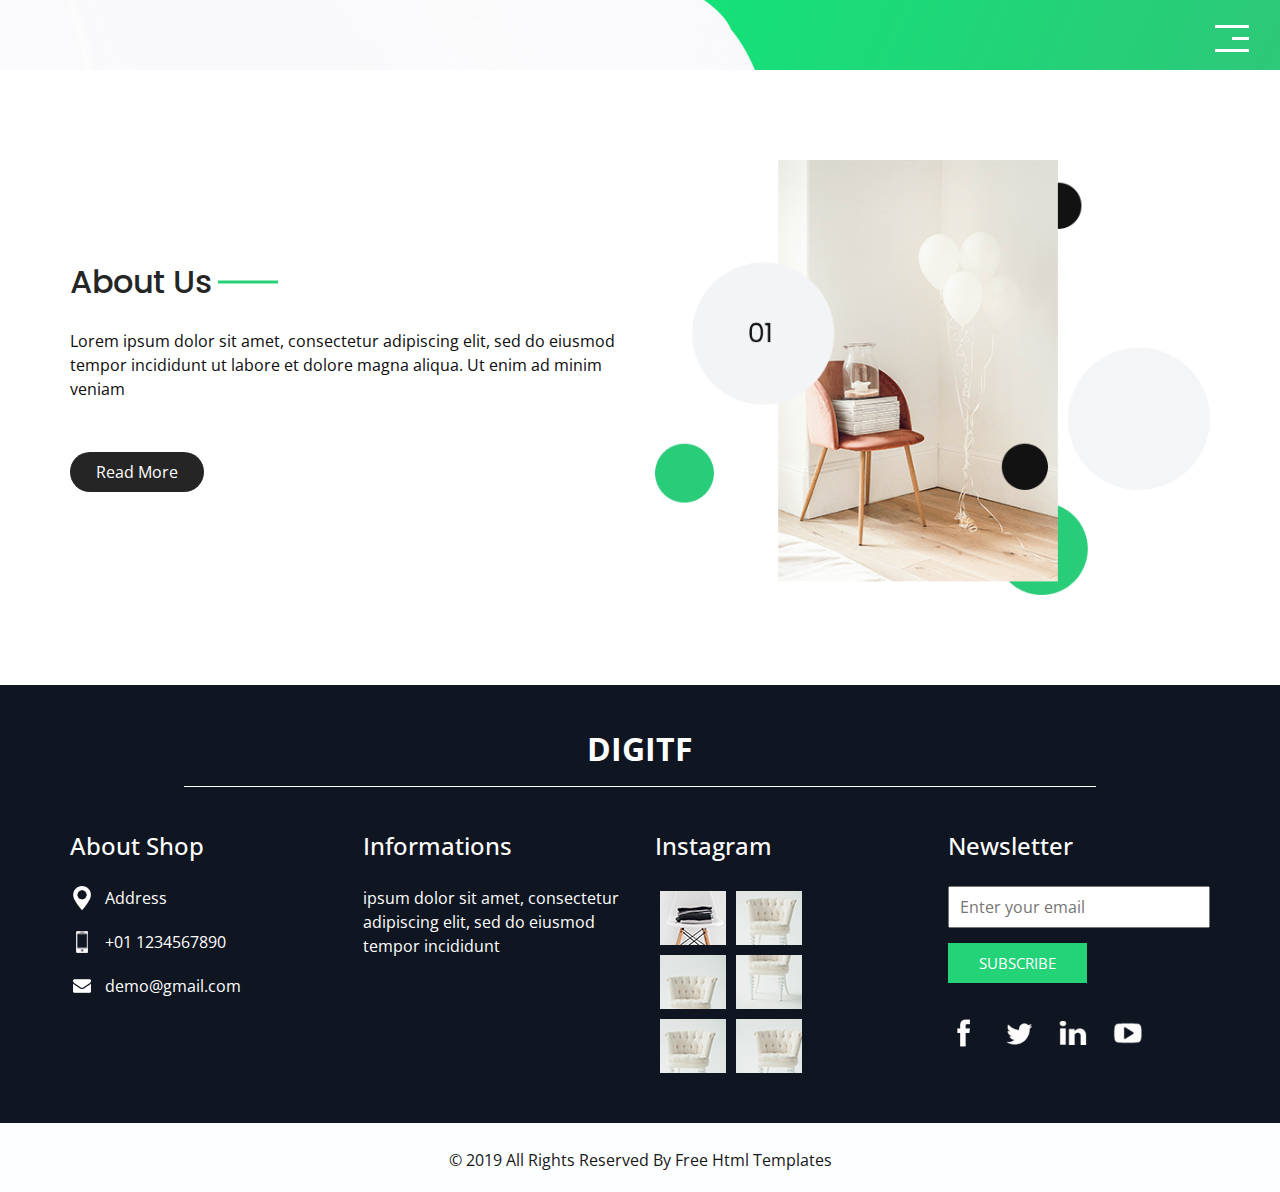
==== about.html @ fb8a5b01 "Paper Town v1" ====
<!DOCTYPE html>
<html>

<head>
  <!-- Basic -->
  <meta charset="utf-8" />
  <meta http-equiv="X-UA-Compatible" content="IE=edge" />
  <!-- Mobile Metas -->
  <meta name="viewport" content="width=device-width, initial-scale=1, shrink-to-fit=no" />
  <!-- Site Metas -->
  <meta name="keywords" content="" />
  <meta name="description" content="" />
  <meta name="author" content="" />

  <title>Digitf</title>

  <!-- slider stylesheet -->
  <link rel="stylesheet" type="text/css"
    href="https://cdnjs.cloudflare.com/ajax/libs/OwlCarousel2/2.1.3/assets/owl.carousel.min.css" />

  <!-- bootstrap core css -->
  <link rel="stylesheet" type="text/css" href="css/bootstrap.css" />

  <!-- fonts style -->
  <link href="https://fonts.googleapis.com/css?family=Open+Sans:400,700|Poppins:400,700&display=swap" rel="stylesheet">
  <!-- Custom styles for this template -->
  <link href="css/style.css" rel="stylesheet" />
  <!-- responsive style -->
  <link href="css/responsive.css" rel="stylesheet" />
</head>

<body class="sub_page">
  <div class="hero_area">
    <!-- header section strats -->
    <header class="header_section">
      <div class="container-fluid">
        <nav class="navbar navbar-expand-lg custom_nav-container">
          <a class="navbar-brand" href="index.html">
            <img src="images/logo.png" alt="" />
          </a>
          <button class="navbar-toggler" type="button" data-toggle="collapse" data-target="#navbarSupportedContent"
            aria-controls="navbarSupportedContent" aria-expanded="false" aria-label="Toggle navigation">
            <span class="navbar-toggler-icon"></span>
          </button>

          <div class="collapse navbar-collapse" id="navbarSupportedContent">
            <ul class="navbar-nav  ">
              <li class="nav-item ">
                <a class="nav-link" href="index.html">Home <span class="sr-only">(current)</span></a>
              </li>
              <li class="nav-item active">
                <a class="nav-link" href="about.html"> About</a>
              </li>
              <li class="nav-item">
                <a class="nav-link" href="shop.html">Shop </a>
              </li>
              <li class="nav-item">
                <a class="nav-link" href="furniture.html"> Furniture </a>
              </li>
              <li class="nav-item">
                <a class="nav-link" href="contact.html">Contact us</a>
              </li>
            </ul>
            <div class="user_option">
              <a href="">
                <img src="images/user.png" alt="">
                <span>
                  Login
                </span>
              </a>
              <form class="form-inline my-2 my-lg-0 ml-0 ml-lg-4 mb-3 mb-lg-0">
                <button class="btn  my-2 my-sm-0 nav_search-btn" type="submit"></button>
              </form>
            </div>
          </div>
          <div>
            <div class="custom_menu-btn ">
              <button>
                <span class=" s-1">

                </span>
                <span class="s-2">

                </span>
                <span class="s-3">

                </span>
              </button>
            </div>
          </div>

        </nav>
      </div>
    </header>
    <!-- end header section -->
  </div>


  <!-- about section -->

  <section class="about_section layout_padding">
    <div class="container">
      <div class="row">
        <div class="col-md-6">
          <div class="detail-box">
            <div class="heading_container">
              <h2>
                About Us
              </h2>

            </div>
            <p>
              Lorem ipsum dolor sit amet, consectetur adipiscing elit, sed do eiusmod tempor incididunt ut labore et
              dolore magna aliqua. Ut enim ad minim veniam
            </p>
            <a href="">
              Read More
            </a>
          </div>
        </div>
        <div class="col-md-6">
          <div class="img-box">
            <img src="images/about-img.png" alt="">
          </div>
        </div>
      </div>
    </div>
  </section>

  <!-- end about section -->


  <!-- info section -->
  <section class="info_section layout_padding2">
    <div class="container">
      <div class="info_logo">
        <h2>
          Digitf
        </h2>
      </div>
      <div class="row">

        <div class="col-md-3">
          <div class="info_contact">
            <h5>
              About Shop
            </h5>
            <div>
              <div class="img-box">
                <img src="images/location-white.png" width="18px" alt="">
              </div>
              <p>
                Address
              </p>
            </div>
            <div>
              <div class="img-box">
                <img src="images/telephone-white.png" width="12px" alt="">
              </div>
              <p>
                +01 1234567890
              </p>
            </div>
            <div>
              <div class="img-box">
                <img src="images/envelope-white.png" width="18px" alt="">
              </div>
              <p>
                demo@gmail.com
              </p>
            </div>
          </div>
        </div>
        <div class="col-md-3">
          <div class="info_info">
            <h5>
              Informations
            </h5>
            <p>
              ipsum dolor sit amet, consectetur adipiscing elit, sed do eiusmod tempor incididunt
            </p>
          </div>
        </div>

        <div class="col-md-3">
          <div class="info_insta">
            <h5>
              Instagram
            </h5>
            <div class="insta_container">
              <div>
                <a href="">
                  <div class="insta-box b-1">
                    <img src="images/i-1.jpg" alt="">
                  </div>
                </a>
                <a href="">
                  <div class="insta-box b-2">
                    <img src="images/i-2.jpg" alt="">
                  </div>
                </a>
              </div>

              <div>
                <a href="">
                  <div class="insta-box b-3">
                    <img src="images/i-3.jpg" alt="">
                  </div>
                </a>
                <a href="">
                  <div class="insta-box b-4">
                    <img src="images/i-4.jpg" alt="">
                  </div>
                </a>
              </div>
              <div>
                <a href="">
                  <div class="insta-box b-3">
                    <img src="images/i-5.jpg" alt="">
                  </div>
                </a>
                <a href="">
                  <div class="insta-box b-4">
                    <img src="images/i-6.jpg" alt="">
                  </div>
                </a>
              </div>
            </div>
          </div>
        </div>
        <div class="col-md-3">
          <div class="info_form ">
            <h5>
              Newsletter
            </h5>
            <form action="">
              <input type="email" placeholder="Enter your email">
              <button>
                Subscribe
              </button>
            </form>
            <div class="social_box">
              <a href="">
                <img src="images/fb.png" alt="">
              </a>
              <a href="">
                <img src="images/twitter.png" alt="">
              </a>
              <a href="">
                <img src="images/linkedin.png" alt="">
              </a>
              <a href="">
                <img src="images/youtube.png" alt="">
              </a>
            </div>
          </div>
        </div>
      </div>
    </div>
  </section>

  <!-- end info_section -->


  <!-- footer section -->
  <section class="container-fluid footer_section ">
    <div class="container">
      <p>
        &copy; 2019 All Rights Reserved By
        <a href="https://html.design/">Free Html Templates</a>
      </p>
    </div>
  </section>
  <!-- end  footer section -->


  <script type="text/javascript" src="js/jquery-3.4.1.min.js"></script>
  <script type="text/javascript" src="js/bootstrap.js"></script>
  <script type="text/javascript" src="https://cdnjs.cloudflare.com/ajax/libs/OwlCarousel2/2.2.1/owl.carousel.min.js">
  </script>
  <script type="text/javascript">
    $(".owl-carousel").owlCarousel({
      loop: true,
      margin: 10,
      nav: true,
      navText: [],
      autoplay: true,
      autoplayHoverPause: true,
      responsive: {
        0: {
          items: 1
        },
        420: {
          items: 2
        },
        1000: {
          items: 5
        }
      }

    });
  </script>
  <script>
    var nav = $("#navbarSupportedContent");
    var btn = $(".custom_menu-btn");
    btn.click
    btn.click(function (e) {

      e.preventDefault();
      nav.toggleClass("lg_nav-toggle");
      document.querySelector(".custom_menu-btn").classList.toggle("menu_btn-style")
    });
  </script>
  <script>
    $('.carousel').on('slid.bs.carousel', function () {
      $(".indicator-2 li").removeClass("active");
      indicators = $(".carousel-indicators li.active").data("slide-to");
      a = $(".indicator-2").find("[data-slide-to='" + indicators + "']").addClass("active");
      console.log(indicators);

    })
  </script>

</body>
</body>

</html>
---- css/style.css ----
body {
  font-family: 'Open Sans', sans-serif;
  color: #0c0c0c;
  background-color: #ffffff;
}

.layout_padding {
  padding-top: 90px;
  padding-bottom: 90px;
}

.layout_padding2 {
  padding: 45px 0;
}

.layout_padding2-top {
  padding-top: 45px;
  padding-bottom: 45px;
}

.layout_padding2-bottom {
  padding-bottom: 45px;
}

.layout_padding-top {
  padding-top: 90px;
}

.layout_padding-bottom {
  padding-bottom: 90px;
}

.heading_container {
  display: -webkit-box;
  display: -ms-flexbox;
  display: flex;
}

.heading_container h2 {
  color: #252525;
  position: relative;
  font-family: 'Poppins', sans-serif;
}

.heading_container h2::before {
  content: "";
  width: 60px;
  height: 3px;
  position: absolute;
  top: 50%;
  right: -5px;
  background-color: #24d278;
  -webkit-transform: translate(100%, -50%);
          transform: translate(100%, -50%);
}

/*header section*/
.hero_area {
  height: 100vh;
  background-image: url(../images/hero-bg.jpg);
  background-size: cover;
  position: relative;
  background-repeat: no-repeat;
  overflow: hidden;
}

.hero_area::after {
  content: "";
  position: absolute;
  bottom: 0;
  right: 0;
  width: 45%;
  height: 100%;
  background-image: url(../images/hero-side-bg.png);
  background-size: cover;
}

.sub_page .hero_area {
  height: auto;
  background-size: auto;
}

.hero_area.sub_pages {
  height: auto;
}

.header_section {
  overflow-x: hidden;
}

.header_section .container-fluid {
  padding-right: 25px;
  padding-left: 25px;
}

.header_section .nav_container {
  margin: 0 auto;
}

.header_section .user_option {
  display: -webkit-box;
  display: -ms-flexbox;
  display: flex;
  -webkit-box-align: center;
      -ms-flex-align: center;
          align-items: center;
}

.header_section .user_option a {
  display: -webkit-box;
  display: -ms-flexbox;
  display: flex;
  color: #ffffff;
  -webkit-box-align: center;
      -ms-flex-align: center;
          align-items: center;
}

.header_section .user_option a img {
  min-width: 20px;
  height: 20px;
  margin-right: 5px;
}

.custom_nav-container.navbar-expand-lg .navbar-nav .nav-item .nav-link {
  padding: 10px 15px;
  color: #060606;
  text-align: center;
  text-transform: uppercase;
}

.custom_nav-container.navbar-expand-lg .navbar-nav .nav-item.active .nav-link, .custom_nav-container.navbar-expand-lg .navbar-nav .nav-item:hover .nav-link {
  color: #24d278;
}

a,
a:hover,
a:focus {
  text-decoration: none;
}

a:hover,
a:focus {
  color: initial;
}

.btn,
.btn:focus {
  outline: none !important;
  -webkit-box-shadow: none;
          box-shadow: none;
}

.custom_nav-container .nav_search-btn {
  background-image: url(../images/search-icon.png);
  background-size: 17px;
  background-repeat: no-repeat;
  background-position-y: 7px;
  width: 35px;
  height: 35px;
  padding: 0;
  border: none;
}

.custom_nav-container form {
  padding-top: 7px;
}

.navbar-brand {
  margin-right: 5%;
  display: -webkit-box;
  display: -ms-flexbox;
  display: flex;
  -webkit-box-align: center;
      -ms-flex-align: center;
          align-items: center;
}

.navbar-brand img {
  width: 70px;
}

.custom_nav-container {
  z-index: 99999;
  padding: 0;
  height: 70px;
}

.custom_nav-container .navbar-toggler {
  outline: none;
}

.custom_nav-container .navbar-toggler .navbar-toggler-icon {
  background-image: url(../images/menu.png);
  background-size: 50px;
  width: 30px;
  height: 30px;
}

.lg_toggl-btn {
  background-color: transparent;
  border: none;
  outline: none;
  width: 56px;
  height: 40px;
  cursor: pointer;
}

.lg_toggl-btn:focus {
  outline: none;
}

.login_btn-container {
  padding-top: 30px;
}

.login_btn-container a {
  color: #24d278;
  text-transform: uppercase;
}

/*end header section*/
/* slider section */
.slider_section {
  height: calc(90% - 70px);
  display: -webkit-box;
  display: -ms-flexbox;
  display: flex;
  -webkit-box-align: center;
      -ms-flex-align: center;
          align-items: center;
}

.slider_section .container {
  position: relative;
  z-index: 2;
}

.slider_section .number_box {
  width: 50px;
  position: absolute;
  right: 25px;
  top: 46%;
  display: -webkit-box;
  display: -ms-flexbox;
  display: flex;
  -webkit-box-orient: vertical;
  -webkit-box-direction: normal;
      -ms-flex-direction: column;
          flex-direction: column;
  -webkit-box-align: center;
      -ms-flex-align: center;
          align-items: center;
  color: #ffffff;
  -webkit-transform: translateY(-50%);
          transform: translateY(-50%);
  z-index: 2;
  font-size: 22px;
}

.slider_section .number_box::before {
  content: "";
  width: 50px;
  height: 1px;
  background-color: #ffffff;
  position: absolute;
  top: 50%;
  left: 50%;
  -webkit-transform: translate(-50%, -50%);
          transform: translate(-50%, -50%);
}

.slider_section .row {
  -webkit-box-align: center;
      -ms-flex-align: center;
          align-items: center;
}

.slider_section .detail-box h1 {
  color: #24d278;
  text-transform: uppercase;
}

.slider_section .detail-box h1 span {
  font-size: 5rem;
  color: #252525;
}

.slider_section .detail-box p {
  margin-top: 15px;
}

.slider_section .detail-box .btn-box {
  margin-top: 45px;
}

.slider_section .detail-box .btn-box a {
  text-transform: uppercase;
  text-align: center;
  width: 135px;
  font-size: 15px;
}

.slider_section .detail-box .btn-box .btn-1 {
  display: inline-block;
  padding: 6px 0;
  background-color: #24d278;
  color: #ffffff;
  -webkit-transition: all 0.3s;
  transition: all 0.3s;
  border: 1px solid transparent;
  border-radius: 20px;
  margin-right: 5px;
}

.slider_section .detail-box .btn-box .btn-1:hover {
  background-color: transparent;
  border-color: #24d278;
  color: #24d278;
}

.slider_section .detail-box .btn-box .btn-2 {
  display: inline-block;
  padding: 6px 0;
  background-color: #252525;
  color: #ffffff;
  -webkit-transition: all 0.3s;
  transition: all 0.3s;
  border: 1px solid transparent;
  border-radius: 20px;
}

.slider_section .detail-box .btn-box .btn-2:hover {
  background-color: transparent;
  border-color: #252525;
  color: #252525;
}

.slider_section .img-container {
  position: relative;
  display: -webkit-box;
  display: -ms-flexbox;
  display: flex;
  -webkit-box-pack: end;
      -ms-flex-pack: end;
          justify-content: flex-end;
}

.slider_section .img-container .img-box {
  width: 250px;
}

.slider_section .img-container .img-box img {
  width: 100%;
}

.slider_section .play_btn {
  background-color: #24d278;
  display: -webkit-box;
  display: -ms-flexbox;
  display: flex;
  -webkit-box-align: center;
      -ms-flex-align: center;
          align-items: center;
  -webkit-box-pack: center;
      -ms-flex-pack: center;
          justify-content: center;
  border-radius: 100%;
  width: 75px;
  height: 75px;
  position: absolute;
  z-index: 3;
  top: 56%;
  right: 32%;
}

.slider_section .play_btn a {
  background-color: #ffffff;
  display: -webkit-box;
  display: -ms-flexbox;
  display: flex;
  -webkit-box-align: center;
      -ms-flex-align: center;
          align-items: center;
  -webkit-box-pack: center;
      -ms-flex-pack: center;
          justify-content: center;
  border-radius: 100%;
  width: 75px;
  height: 75px;
  position: relative;
  z-index: 5;
}

.slider_section .play_btn img {
  width: 20px;
  margin-left: 3px;
}

.slider_section .play_btn::before {
  content: "";
  width: 100%;
  height: 100%;
  position: absolute;
  top: 50%;
  left: 50%;
  background-color: #24d278;
  opacity: 1;
  border-radius: 100%;
  -webkit-transform: translate(-50%, -50%);
          transform: translate(-50%, -50%);
}

.slider_section .play_btn::before {
  z-index: 2;
  -webkit-animation: before-animation 1500ms infinite;
          animation: before-animation 1500ms infinite;
}

@-webkit-keyframes before-animation {
  0% {
    -webkit-transform: translateX(-50%) translateY(-50%) translateZ(0) scale(1);
            transform: translateX(-50%) translateY(-50%) translateZ(0) scale(1);
    opacity: 1;
  }
  100% {
    -webkit-transform: translateX(-50%) translateY(-50%) translateZ(0) scale(1.5);
            transform: translateX(-50%) translateY(-50%) translateZ(0) scale(1.5);
    opacity: 1;
  }
}

@keyframes before-animation {
  0% {
    -webkit-transform: translateX(-50%) translateY(-50%) translateZ(0) scale(1);
            transform: translateX(-50%) translateY(-50%) translateZ(0) scale(1);
    opacity: 1;
  }
  100% {
    -webkit-transform: translateX(-50%) translateY(-50%) translateZ(0) scale(1.5);
            transform: translateX(-50%) translateY(-50%) translateZ(0) scale(1.5);
    opacity: 1;
  }
}

.slider_section .carousel-indicators {
  margin: 0;
  -webkit-box-align: center;
      -ms-flex-align: center;
          align-items: center;
  -webkit-box-pack: center;
      -ms-flex-pack: center;
          justify-content: center;
  bottom: -150px;
}

.slider_section .carousel-indicators li {
  width: 15px;
  height: 15px;
  border-radius: 100%;
  background-color: #24d278;
  opacity: 1;
  border: none;
  background-clip: unset;
}

.slider_section .carousel-indicators li.active {
  background-color: #252525;
}

.slider_section ol.carousel-indicators.indicator-2 {
  position: unset;
}

.slider_section ol.carousel-indicators.indicator-2 li {
  width: 25px;
  height: 25px;
  text-indent: 0px;
  text-align: center;
  line-height: 25px;
  color: #ffffff;
  margin: 0;
  background-color: transparent;
  opacity: 1;
  border: none;
  display: none;
}

.slider_section ol.carousel-indicators.indicator-2 li.active {
  display: block;
}

.about_section .row {
  -webkit-box-align: center;
      -ms-flex-align: center;
          align-items: center;
}

.about_section .detail-box p {
  margin-top: 20px;
}

.about_section .detail-box a {
  display: inline-block;
  padding: 7px 25px;
  background-color: #252525;
  color: #ffffff;
  -webkit-transition: all 0.3s;
  transition: all 0.3s;
  border: 1px solid transparent;
  border-radius: 20px;
  margin-top: 35px;
}

.about_section .detail-box a:hover {
  background-color: transparent;
  border-color: #252525;
  color: #252525;
}

.about_section .img-box img {
  width: 100%;
}

.trending_section {
  background-color: #f4f5f7;
}

.trending_section .tab_container .t-link-box {
  margin: 65px 0;
  color: #24d278;
  display: -webkit-box;
  display: -ms-flexbox;
  display: flex;
  -webkit-box-align: center;
      -ms-flex-align: center;
          align-items: center;
  -webkit-box-pack: start;
      -ms-flex-pack: start;
          justify-content: flex-start;
}

.trending_section .tab_container .t-link-box h5 {
  margin: 0;
}

.trending_section .tab_container .t-link-box hr {
  background-color: #24d278;
  width: 60px;
  height: 1.5px;
  border: none;
  margin: 0 65px 0 5px;
}

.trending_section .tab_container .t-link-box .t-name {
  color: #252525;
}

.trending_section .tab_container .t-link-box:hover {
  cursor: pointer;
}

.trending_section .tab_container .t-link-box[aria-expanded="true"] .t-name {
  color: #24d278;
}

.trending_section .img_container {
  display: -webkit-box;
  display: -ms-flexbox;
  display: flex;
}

.trending_section .img_container .box {
  display: -webkit-box;
  display: -ms-flexbox;
  display: flex;
  -webkit-box-orient: vertical;
  -webkit-box-direction: normal;
      -ms-flex-direction: column;
          flex-direction: column;
}

.trending_section .img_container .box .img-box {
  margin: 15px;
}

.trending_section .img_container .box .img-box img {
  width: 100%;
}

.trending_section .img_container .box.b-1 {
  padding-top: 35px;
}

.discount_section .row {
  -webkit-box-align: center;
      -ms-flex-align: center;
          align-items: center;
}

.discount_section .detail-box {
  display: -webkit-box;
  display: -ms-flexbox;
  display: flex;
  -webkit-box-orient: vertical;
  -webkit-box-direction: normal;
      -ms-flex-direction: column;
          flex-direction: column;
  -webkit-box-align: center;
      -ms-flex-align: center;
          align-items: center;
}

.discount_section .detail-box h2 {
  padding-left: 45px;
}

.discount_section .detail-box h2.main_heading {
  font-size: 3rem;
  padding: 0;
  color: #24d278;
  text-transform: uppercase;
}

.discount_section .detail-box a {
  display: inline-block;
  padding: 6px 30px;
  background-color: #252525;
  color: #ffffff;
  -webkit-transition: all 0.3s;
  transition: all 0.3s;
  border: 1px solid transparent;
  border-radius: 20px;
  margin-top: 25px;
}

.discount_section .detail-box a:hover {
  background-color: transparent;
  border-color: #252525;
  color: #252525;
}

.discount_section .img-box img {
  width: 100%;
}

.brand_section .brand_container {
  display: -webkit-box;
  display: -ms-flexbox;
  display: flex;
  -webkit-box-pack: center;
      -ms-flex-pack: center;
          justify-content: center;
  -ms-flex-wrap: wrap;
      flex-wrap: wrap;
  margin: 0 -10px;
}

.brand_section .brand_container .box {
  position: relative;
  text-align: center;
  background-color: #e4e5e9;
  padding: 75px 35px 10px 35px;
  margin: 30px 10px 0 10px;
  min-width: 225px;
  -webkit-box-flex: 0;
      -ms-flex: 0 0 23.24670%;
          flex: 0 0 23.24670%;
}

.brand_section .brand_container .box h6 {
  color: #252525;
}

.brand_section .brand_container .box h6.price {
  color: #24d278;
}

.brand_section .brand_container .box .new {
  position: absolute;
  top: 0;
  left: 0;
  padding: 5px 35px;
  background-color: #252525;
  color: #ffffff;
}

.brand_section .brand_container .box .new h6 {
  margin: 0;
}

.brand_section .brand_container .box .img-box img {
  width: 100%;
}

.brand_section .brand_container .box:hover {
  background-color: #24d278;
}

.brand_section .brand_container .box:hover h6.price {
  color: #252525;
}

.brand_section .brand-btn {
  display: inline-block;
  padding: 6px 30px;
  background-color: #252525;
  color: #ffffff;
  -webkit-transition: all 0.3s;
  transition: all 0.3s;
  border: 1px solid transparent;
  border-radius: 20px;
  margin-top: 15px;
}

.brand_section .brand-btn:hover {
  background-color: transparent;
  border-color: #252525;
  color: #252525;
}

.contact_section {
  position: relative;
}

.contact_section .design-box {
  position: absolute;
  bottom: 50%;
  -webkit-transform: translateY(50%);
          transform: translateY(50%);
  right: 0;
  width: 75px;
}

.contact_section .design-box img {
  width: 100%;
}

.contact_section h2 {
  margin-bottom: 65px;
}

.contact_section form {
  padding-right: 35px;
}

.contact_section input {
  width: 100%;
  border: none;
  height: 50px;
  margin-bottom: 25px;
  padding-left: 25px;
  background-color: transparent;
  outline: none;
  color: #101010;
  -webkit-box-shadow: 0px 2px 5px 0px rgba(0, 0, 0, 0.16);
  box-shadow: 0px 2px 5px 0px rgba(0, 0, 0, 0.16);
}

.contact_section input::-webkit-input-placeholder {
  color: #131313;
}

.contact_section input:-ms-input-placeholder {
  color: #131313;
}

.contact_section input::-ms-input-placeholder {
  color: #131313;
}

.contact_section input::placeholder {
  color: #131313;
}

.contact_section input.message-box {
  height: 120px;
}

.contact_section button {
  display: inline-block;
  padding: 12px 45px;
  background-color: #24d278;
  color: #ffffff;
  -webkit-transition: all 0.3s;
  transition: all 0.3s;
  border: 1px solid transparent;
  border-radius: 30px;
  border-radius: 30px;
  color: #fff;
  margin-top: 35px;
}

.contact_section button:hover {
  background-color: transparent;
  border-color: #24d278;
  color: #24d278;
}

.contact_section .map_container {
  height: 100%;
  padding-bottom: 110px;
}

.contact_section .map_container .map-responsive {
  height: 100%;
}

.client_section .custom_heading-container {
  -webkit-box-pack: center;
      -ms-flex-pack: center;
          justify-content: center;
}

.client_section .client_container {
  display: -webkit-box;
  display: -ms-flexbox;
  display: flex;
  -webkit-box-align: start;
      -ms-flex-align: start;
          align-items: flex-start;
}

.client_section .client_box {
  margin-left: 25px;
  margin-right: 25px;
  padding: 25px;
  -webkit-box-shadow: 0px 0px 20px 0 rgba(0, 0, 0, 0.1);
          box-shadow: 0px 0px 20px 0 rgba(0, 0, 0, 0.1);
}

.client_section .client_box .client-id {
  display: -webkit-box;
  display: -ms-flexbox;
  display: flex;
  -webkit-box-align: center;
      -ms-flex-align: center;
          align-items: center;
}

.client_section .client_box .client-id .img-box img {
  width: 100%;
}

.client_section .client_box .client-id .name {
  margin-left: 15px;
}

.client_section .client_box .client-id .name h5 {
  font-weight: bold;
}

.client_section .client_box .client-id .name p {
  color: #24d278;
  margin: 0;
}

.client_section .client_box .detail {
  margin-top: 25px;
}

.client_section .client_box:hover {
  background-color: #f3f3f3;
  -webkit-box-shadow: none;
          box-shadow: none;
}

.client_section .client_box:hover .arrow_img {
  background-image: url(../images/arrow-green.png);
}

.client_section .client_box .arrow_img {
  width: 50px;
  height: 30px;
  background-image: url(../images/arrow.png);
  background-size: 25px;
  background-repeat: no-repeat;
}

.info_section {
  background-color: #0f1521;
  color: #ffffff;
}

.info_section .info_logo {
  width: 80%;
  margin: 0 auto 45px auto;
  padding-bottom: 10px;
  text-align: center;
  border-bottom: 1px solid #ffffff;
}

.info_section .info_logo h2 {
  text-transform: uppercase;
  font-weight: bold;
}

.info_section h5 {
  margin-bottom: 25px;
  font-size: 24px;
}

.info_section .info_insta .insta_container > div {
  display: -webkit-box;
  display: -ms-flexbox;
  display: flex;
}

.info_section .info_insta .insta_container img {
  width: 100%;
}

.info_section .info_insta .insta_container .insta-box {
  margin: 5px;
  display: -webkit-box;
  display: -ms-flexbox;
  display: flex;
  -webkit-box-align: stretch;
      -ms-flex-align: stretch;
          align-items: stretch;
}

.info_section .info_contact .img-box {
  width: 35px;
  display: -webkit-box;
  display: -ms-flexbox;
  display: flex;
  -webkit-box-pack: center;
      -ms-flex-pack: center;
          justify-content: center;
}

.info_section .info_contact p {
  margin: 0;
}

.info_section .info_contact > div {
  display: -webkit-box;
  display: -ms-flexbox;
  display: flex;
  -webkit-box-align: center;
      -ms-flex-align: center;
          align-items: center;
  margin: 20px 0;
}

.info_section .info_contact > div img {
  height: auto;
  margin-right: 12px;
}

.info_section .info_form form input {
  outline: none;
  width: 100%;
  padding: 7px 10px;
}

.info_section .info_form form button {
  display: inline-block;
  padding: 8px 30px;
  background-color: #24d278;
  color: #ffffff;
  -webkit-transition: all 0.3s;
  transition: all 0.3s;
  border: 1px solid transparent;
  border-radius: 0;
  margin-top: 15px;
  text-transform: uppercase;
  font-size: 15px;
}

.info_section .info_form form button:hover {
  background-color: transparent;
  border-color: #24d278;
  color: #24d278;
}

.info_section .info_form .social_box {
  margin-top: 35px;
  width: 100%;
  display: -webkit-box;
  display: -ms-flexbox;
  display: flex;
}

.info_section .info_form .social_box a {
  margin-right: 25px;
}

/* footer section*/
.footer_section {
  display: -webkit-box;
  display: -ms-flexbox;
  display: flex;
  -webkit-box-orient: vertical;
  -webkit-box-direction: normal;
      -ms-flex-direction: column;
          flex-direction: column;
  -webkit-box-pack: center;
      -ms-flex-pack: center;
          justify-content: center;
  background-color: #fdfeff;
}

.footer_section p {
  color: #171717;
  margin: 0;
  padding: 25px 0 20px 0;
  margin: 0 auto;
  text-align: center;
}

.footer_section a {
  color: #171717;
}

/* end footer section*/
#navbarSupportedContent {
  -webkit-transform: translateX(100vw);
          transform: translateX(100vw);
  opacity: 0;
  -webkit-transition: all 0.3s ease-in;
  transition: all 0.3s ease-in;
  -webkit-box-pack: justify;
      -ms-flex-pack: justify;
          justify-content: space-between;
  -webkit-box-align: center;
      -ms-flex-align: center;
          align-items: center;
}

#navbarSupportedContent.lg_nav-toggle {
  -webkit-transform: translateX(0);
          transform: translateX(0);
  opacity: 1;
}

.custom_menu-btn button {
  margin-top: 12px;
  outline: none;
  border: none;
  background-color: transparent;
}

.custom_menu-btn button span {
  display: block;
  width: 34px;
  height: 3.5px;
  background-color: #fff;
  margin: 8.5px 0;
  -webkit-transition: all 0.3s;
  transition: all 0.3s;
}

.custom_menu-btn .s-2 {
  -webkit-transition: all 0.1s;
  transition: all 0.1s;
  width: 17px;
  margin-left: auto;
}

.menu_btn-style button .s-1 {
  -webkit-transform: rotate(45deg) translate(7px, 10px);
          transform: rotate(45deg) translate(7px, 10px);
}

.menu_btn-style button .s-2 {
  -webkit-transform: translateX(100px);
          transform: translateX(100px);
}

.menu_btn-style button .s-3 {
  -webkit-transform: rotate(-45deg) translate(7px, -10px);
          transform: rotate(-45deg) translate(7px, -10px);
}
/*# sourceMappingURL=style.css.map */
---- css/responsive.css ----
@media (max-width: 1120px) {
  .slider_section .detail-box .btn-box a {
    margin-bottom: 10px;
  }

  .slider_section .play_btn {
    right: 25%;
  }
}

@media (max-width: 992px) {
  #navbarSupportedContent {
    opacity: 1;
    transform: none;
  }

  .sub_page .hero_area::after {
    display: none;
  }

  .navbar-toggler {
    padding: 0.25rem 0;
  }

  .slider_section .play_btn {
    top: 20%;
    right: 30%;
  }

  .header_section .user_option {
    display: none;
  }

  .custom_menu-btn {
    display: none;
  }

  .navbar-nav {
    align-items: center;
  }

  .custom_nav-container .navbar-toggler {
    margin-left: auto;
  }

  .custom_nav-container {
    padding: 15px 0;
    height: auto;
  }

  .brand_section {
    text-align: center;
  }
}

@media (max-width: 768px) {
  .hero_area {
    height: auto;
  }

  .hero_area::after {
    background-image: none;
    background-color: #1fd778;
    width: 100%;
    height: 450px;
  }

  .slider_section {
    text-align: center;
  }

  .slider_section .detail-box {
    margin-bottom: 45px;
  }

  .slider_section .img-container {
    justify-content: center;
  }

  .slider_section .play_btn {
    top: initial;
    bottom: 450px;
    right: 50%;
    transform: translate(50%, 50%);
  }

  .hero_area {
    background: none;
  }

  .slider_section {
    padding-top: 35px;
  }

  .slider_section .detail-box h1 span {
    font-size: 4rem;
  }

  .slider_section .img-box {
    margin: 40px 0;
  }

  .slider_section .img-box {
    margin-top: 125px;
    margin-bottom: 90px;
  }

  .slider_section .carousel-indicators {
    bottom: 25px;
  }

  .slider_section .carousel-indicators li {
    background-color: #fefefe;
  }

  .slider_section .number_box {
    display: none;
  }

  .about_section .detail-box {
    margin-bottom: 45px;
  }

  .discount_section .detail-box {
    margin-bottom: 45px;
  }

  .discount_section .detail-box {
    text-align: center;
  }



  .discount_section .detail-box h2 {
    padding: 0;
  }

  .client_section .client_container {
    flex-direction: column;
  }

  .client_section .client_box.b-1 {
    margin-bottom: 45px;
  }

  .info_section .col-md-3 {
    display: flex;
    flex-direction: column;
    align-items: center;
    text-align: center;
    margin: 15px 0;
  }

  .info_section .box {
    justify-content: center;
  }

  .info_section .box {

    justify-content: center;
    display: flex;
    flex-direction: column;
    align-items: center;
  }

  .contact_section form {
    padding: 0;
    margin-bottom: 45px;
  }

  .info_section .info_form .social_box {
    justify-content: center;
  }

  .info_section .info_form .social_box a {
    margin: 0 10px;
  }

  .contact_section .map_container {
    padding: 0;
  }
}

@media (max-width: 576px) {
  .slider_section .detail-box h1 {
    font-size: 2.5rem;
  }

  .slider_section .detail-box h1 span {
    font-size: 3.5rem;
  }

  .slider_section .play_btn,
  .slider_section .play_btn a {
    width: 55px;
    height: 55px;
  }



  .slider_section .play_btn img {
    width: 15px;
  }
}

@media (max-width: 480px) {}

@media (max-width: 420px) {
  .slider_section .detail-box h1 {
    font-size: 2rem;
  }

  .slider_section .detail-box h1 span {
    font-size: 3rem;
  }
}

@media (max-width: 360px) {}

@media (min-width: 1200px) {
  .container {
    max-width: 1170px;
  }
}
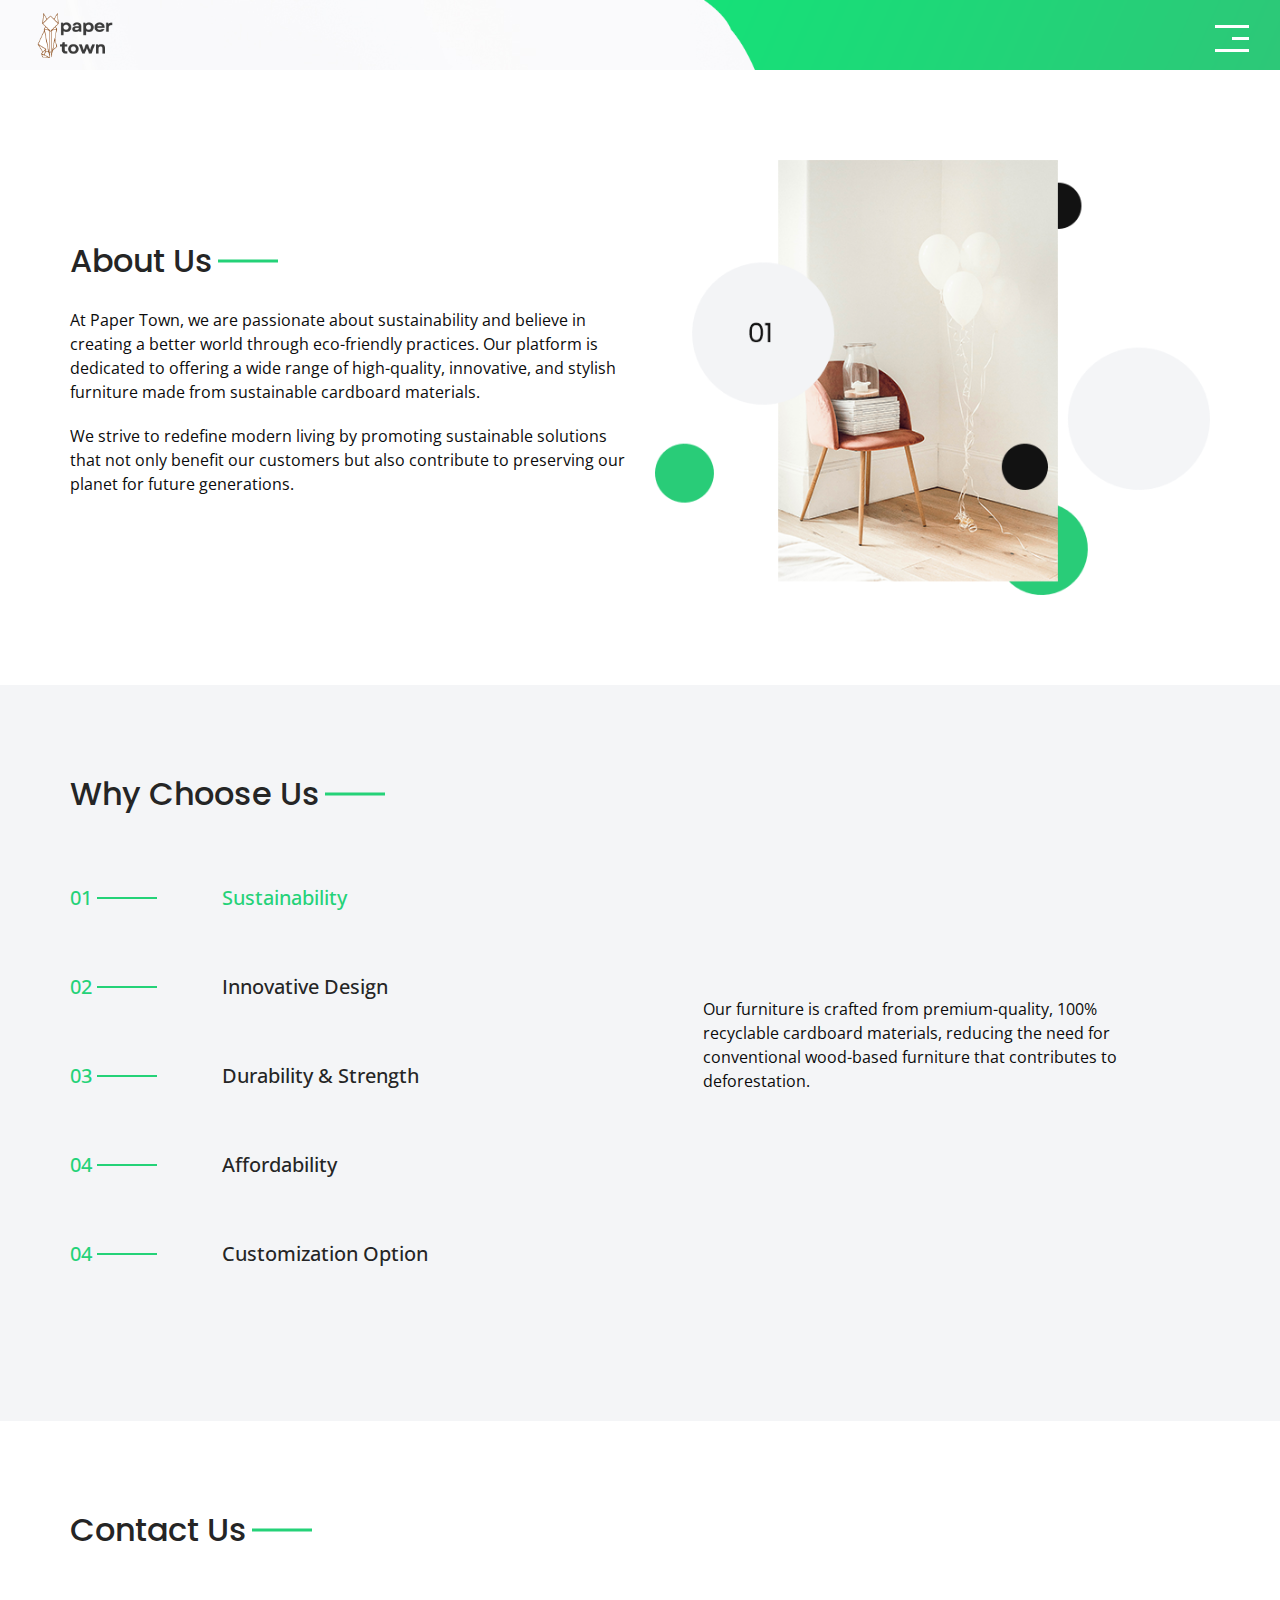
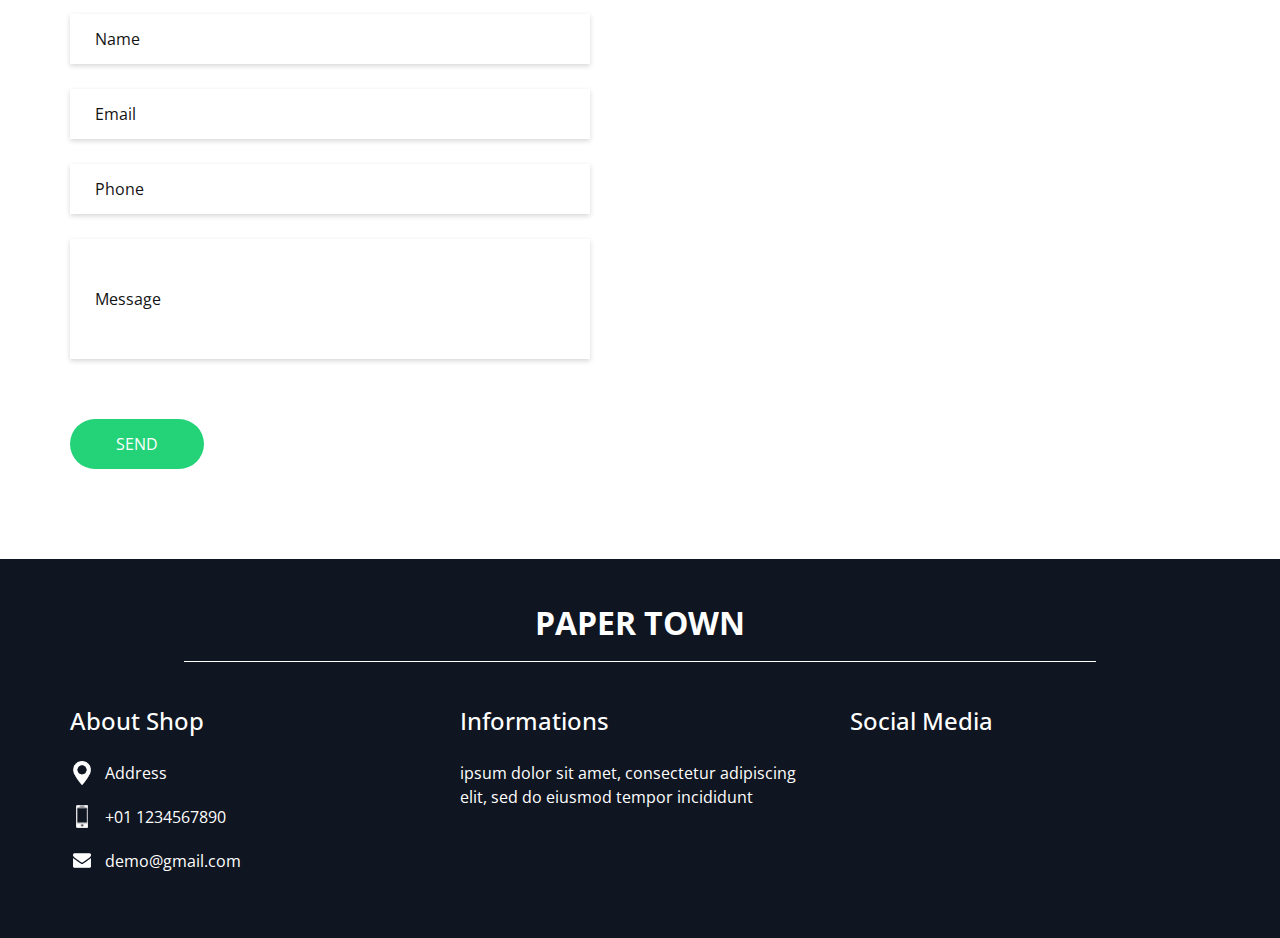
==== commit c2aeb85b: "Paper town 2 about us section" ====
--- a/about.html
+++ b/about.html
@@ -12,7 +12,7 @@
   <meta name="description" content="" />
   <meta name="author" content="" />
 
-  <title>Digitf</title>
+  <title>Paper Town</title>
 
   <!-- slider stylesheet -->
   <link rel="stylesheet" type="text/css"
@@ -20,7 +20,7 @@
 
   <!-- bootstrap core css -->
   <link rel="stylesheet" type="text/css" href="css/bootstrap.css" />
-
+  <link rel="stylesheet" href="https://cdnjs.cloudflare.com/ajax/libs/font-awesome/6.4.0/css/all.min.css" integrity="sha512-iecdLmaskl7CVkqkXNQ/ZH/XLlvWZOJyj7Yy7tcenmpD1ypASozpmT/E0iPtmFIB46ZmdtAc9eNBvH0H/ZpiBw==" crossorigin="anonymous" referrerpolicy="no-referrer" />
   <!-- fonts style -->
   <link href="https://fonts.googleapis.com/css?family=Open+Sans:400,700|Poppins:400,700&display=swap" rel="stylesheet">
   <!-- Custom styles for this template -->
@@ -36,7 +36,7 @@
       <div class="container-fluid">
         <nav class="navbar navbar-expand-lg custom_nav-container">
           <a class="navbar-brand" href="index.html">
-            <img src="images/logo.png" alt="" />
+            <img src="images/papertown2.png" style="padding: 10px;width: 100px;" />
           </a>
           <button class="navbar-toggler" type="button" data-toggle="collapse" data-target="#navbarSupportedContent"
             aria-controls="navbarSupportedContent" aria-expanded="false" aria-label="Toggle navigation">
@@ -110,12 +110,15 @@
 
             </div>
             <p>
-              Lorem ipsum dolor sit amet, consectetur adipiscing elit, sed do eiusmod tempor incididunt ut labore et
-              dolore magna aliqua. Ut enim ad minim veniam
+              At Paper Town, we are passionate about sustainability and believe in creating a better world through
+              eco-friendly practices. Our platform is dedicated to offering a wide range of high-quality, innovative,
+              and stylish furniture made from sustainable cardboard materials.
             </p>
-            <a href="">
-              Read More
-            </a>
+            <p>
+              We strive to redefine modern living by
+              promoting sustainable solutions that not only benefit our customers but also contribute to preserving
+              our planet for future generations.       
+            </p>
           </div>
         </div>
         <div class="col-md-6">
@@ -128,19 +131,212 @@
   </section>
 
   <!-- end about section -->
-
+<!-- trending section -->
+
+<section class="trending_section layout_padding">
+  <div id="accordion">
+    <div class="container">
+      <div class="row">
+        <div class="col-md-6">
+          <div class="detail-box">
+            <div class="heading_container">
+              <h2>
+                Why Choose Us
+              </h2>
+            </div>
+            <div class="tab_container">
+              <div class="t-link-box" data-toggle="collapse" data-target="#collapseOne" aria-expanded="true"
+                aria-controls="collapseOne">
+                <div class="number">
+                  <h5>
+                    01
+                  </h5>
+                </div>
+                <hr>
+                <div class="t-name">
+                  <h5>
+                    Sustainability
+                  </h5>
+                </div>
+                <div>
+                  
+                </div>
+              </div>
+              <div class="t-link-box collapsed" data-toggle="collapse" data-target="#collapseTwo"
+                aria-expanded="false" aria-controls="collapseTwo">
+                <div class="number">
+                  <h5>
+                    02
+                  </h5>
+                </div>
+                <hr>
+                <div class="t-name">
+                  <h5>
+                    Innovative Design
+                  </h5>
+                </div>
+              </div>
+              <div class="t-link-box collapsed" data-toggle="collapse" data-target="#collapseThree"
+                aria-expanded="false" aria-controls="collapseThree">
+                <div class="number">
+                  <h5>
+                    03
+                  </h5>
+                </div>
+                <hr>
+                <div class="t-name">
+                  <h5>
+                    Durability & Strength
+                  </h5>
+                </div>
+              </div>
+              <div class="t-link-box collapsed" data-toggle="collapse" data-target="#collapseFour"
+                aria-expanded="false" aria-controls="collapseFour">
+                <div class="number">
+                  <h5>
+                    04
+                  </h5>
+                </div>
+                <hr>
+                <div class="t-name">
+                  <h5>
+                    Affordability
+                  </h5>
+                </div>
+              </div>
+              <div class="t-link-box collapsed" data-toggle="collapse" data-target="#collapseFive"
+                aria-expanded="false" aria-controls="collapseFive">
+                <div class="number">
+                  <h5>
+                    04
+                  </h5>
+                </div>
+                <hr>
+                <div class="t-name">
+                  <h5>
+                    Customization Option
+                  </h5>
+                </div>
+              </div>
+            </div>
+          </div>
+        </div>
+        <div class="col-md-6" style="margin: auto;">
+          <div class="collapse show" id="collapseOne" aria-labelledby="headingOne" data-parent="#accordion">
+            <div >
+              <div class="p-5">
+                <p>
+                  Our furniture is crafted from premium-quality, 100% recyclable cardboard materials,
+                  reducing the need for conventional wood-based furniture that contributes to deforestation.
+                </p>
+              </div>
+            </div>
+          </div>
+          <div class="collapse" id="collapseTwo" aria-labelledby="headingTwo" data-parent="#accordion">
+            <div >
+              <div class="p-5">
+                <p>
+                  Our team of designers works tirelessly to create innovative and contemporary designs 
+                  that seamlessly blend sustainability with functionality and aesthetics.
+                </p>
+              </div>
+            </div>
+          </div>
+          <div class="collapse" id="collapseThree" aria-labelledby="headingThree" data-parent="#accordion">
+            <div >
+              <div class="p-5">
+                <p>
+                  Despite being made from cardboard, our furniture is engineered to be sturdy, durable, and capable of supporting everyday use.
+                </p>
+              </div>
+            </div>
+          </div>
+          <div class="collapse" id="collapseFour" aria-labelledby="headingfour" data-parent="#accordion">
+            <div >
+              <div class="p-5">
+                <p>
+                  We believe sustainable living should be accessible to all. Hence, our furniture
+                   is not only environmentally friendly but also budget-friendly.
+                </p>
+              </div>
+            </div>
+          </div>
+          <div class="collapse" id="collapseFive" aria-labelledby="headingfour" data-parent="#accordion">
+            <div >
+              <div class="p-5">
+                <p>
+                  We offer a range of customizable options, allowing you to tailor our furniture to fit your unique style and space.
+                </p>
+              </div>
+            </div>
+          </div>
+
+        </div>
+      </div>
+    </div>
+  </div>
+
+</section>
+
+<section class="contact_section layout_padding">
+  <div class="container ">
+    <div class="heading_container">
+      <h2 class="">
+        Contact Us
+      </h2>
+    </div>
+
+  </div>
+  <div class="container">
+    <div class="row">
+      <div class="col-md-6">
+        <form action="">
+          <div>
+            <input type="text" placeholder="Name" />
+          </div>
+          <div>
+            <input type="email" placeholder="Email" />
+          </div>
+          <div>
+            <input type="text" placeholder="Phone" />
+          </div>
+          <div>
+            <input type="text" class="message-box" placeholder="Message" />
+          </div>
+          <div class="d-flex ">
+            <button>
+              SEND
+            </button>
+          </div>
+        </form>
+      </div>
+      <div class="col-md-6">
+        <div class="map_container">
+          <div class="map-responsive">
+            <iframe
+              src="https://www.google.com/maps/embed/v1/place?key=AIzaSyA0s1a7phLN0iaD6-UE7m4qP-z21pH0eSc&q=Eiffel+Tower+Paris+France"
+              width="600" height="300" frameborder="0" style="border:0; width: 100%; height:100%"
+              allowfullscreen></iframe>
+          </div>
+        </div>
+      </div>
+    </div>
+  </div>
+</section>
+
+<!-- end trending section -->
 
   <!-- info section -->
   <section class="info_section layout_padding2">
     <div class="container">
       <div class="info_logo">
         <h2>
-          Digitf
+          Paper Town
         </h2>
       </div>
       <div class="row">
 
-        <div class="col-md-3">
+        <div class="col-md-4">
           <div class="info_contact">
             <h5>
               About Shop
@@ -171,7 +367,7 @@
             </div>
           </div>
         </div>
-        <div class="col-md-3">
+        <div class="col-md-4">
           <div class="info_info">
             <h5>
               Informations
@@ -182,76 +378,14 @@
           </div>
         </div>
 
-        <div class="col-md-3">
+        <div class="col-md-4">
           <div class="info_insta">
             <h5>
-              Instagram
+              Social Media
             </h5>
             <div class="insta_container">
-              <div>
-                <a href="">
-                  <div class="insta-box b-1">
-                    <img src="images/i-1.jpg" alt="">
-                  </div>
-                </a>
-                <a href="">
-                  <div class="insta-box b-2">
-                    <img src="images/i-2.jpg" alt="">
-                  </div>
-                </a>
-              </div>
-
-              <div>
-                <a href="">
-                  <div class="insta-box b-3">
-                    <img src="images/i-3.jpg" alt="">
-                  </div>
-                </a>
-                <a href="">
-                  <div class="insta-box b-4">
-                    <img src="images/i-4.jpg" alt="">
-                  </div>
-                </a>
-              </div>
-              <div>
-                <a href="">
-                  <div class="insta-box b-3">
-                    <img src="images/i-5.jpg" alt="">
-                  </div>
-                </a>
-                <a href="">
-                  <div class="insta-box b-4">
-                    <img src="images/i-6.jpg" alt="">
-                  </div>
-                </a>
-              </div>
-            </div>
-          </div>
-        </div>
-        <div class="col-md-3">
-          <div class="info_form ">
-            <h5>
-              Newsletter
-            </h5>
-            <form action="">
-              <input type="email" placeholder="Enter your email">
-              <button>
-                Subscribe
-              </button>
-            </form>
-            <div class="social_box">
-              <a href="">
-                <img src="images/fb.png" alt="">
-              </a>
-              <a href="">
-                <img src="images/twitter.png" alt="">
-              </a>
-              <a href="">
-                <img src="images/linkedin.png" alt="">
-              </a>
-              <a href="">
-                <img src="images/youtube.png" alt="">
-              </a>
+              <i class="fa-brands fa-instagram fa-2xl px-2"></i>  
+              <i class="fa-brands fa-facebook fa-2xl px-2"></i>
             </div>
           </div>
         </div>
@@ -263,14 +397,14 @@
 
 
   <!-- footer section -->
-  <section class="container-fluid footer_section ">
+  <!-- <section class="container-fluid footer_section ">
     <div class="container">
       <p>
         &copy; 2019 All Rights Reserved By
         <a href="https://html.design/">Free Html Templates</a>
       </p>
     </div>
-  </section>
+  </section> -->
   <!-- end  footer section -->
 
 
@@ -319,6 +453,24 @@
       console.log(indicators);
 
     })
+    document.addEventListener('DOMContentLoaded', function () {
+      const readMoreLink = document.querySelector('.read-more-link');
+      const readMoreContent = document.querySelector('.read-more-content');
+      const aboutUsButton = document.querySelector('.about_us')
+
+      readMoreLink.addEventListener('click', function (event) {
+        event.preventDefault();
+        if (readMoreContent.style.maxHeight === '0px' || readMoreContent.style.maxHeight === '') {
+          readMoreContent.style.maxHeight = readMoreContent.scrollHeight + 'px';
+          aboutUsButton.style.maxHeight = aboutUsButton.scrollHeight + 'px';
+          readMoreLink.textContent = 'Read Less';
+        } else {
+          readMoreContent.style.maxHeight = '0';
+          readMoreLink.textContent = 'Read More';
+          aboutUsButton.style.maxHeight = '0';
+        }
+      });
+    });
   </script>
 
 </body>
--- a/css/style.css
+++ b/css/style.css
@@ -1073,4 +1073,23 @@
   -webkit-transform: rotate(-45deg) translate(7px, -10px);
           transform: rotate(-45deg) translate(7px, -10px);
 }
-/*# sourceMappingURL=style.css.map */+/*# sourceMappingURL=style.css.map */
+
+
+
+.read-more-content {
+  max-height: 0;
+  overflow: hidden;
+  transition: max-height 0.3s ease-out;
+}
+
+.read-more-link {
+  cursor: pointer;
+  color: blue;
+}
+
+.about_us {
+  overflow: hidden;
+  max-height: 0;
+  transition: max-height 0.3s ease-out;
+}
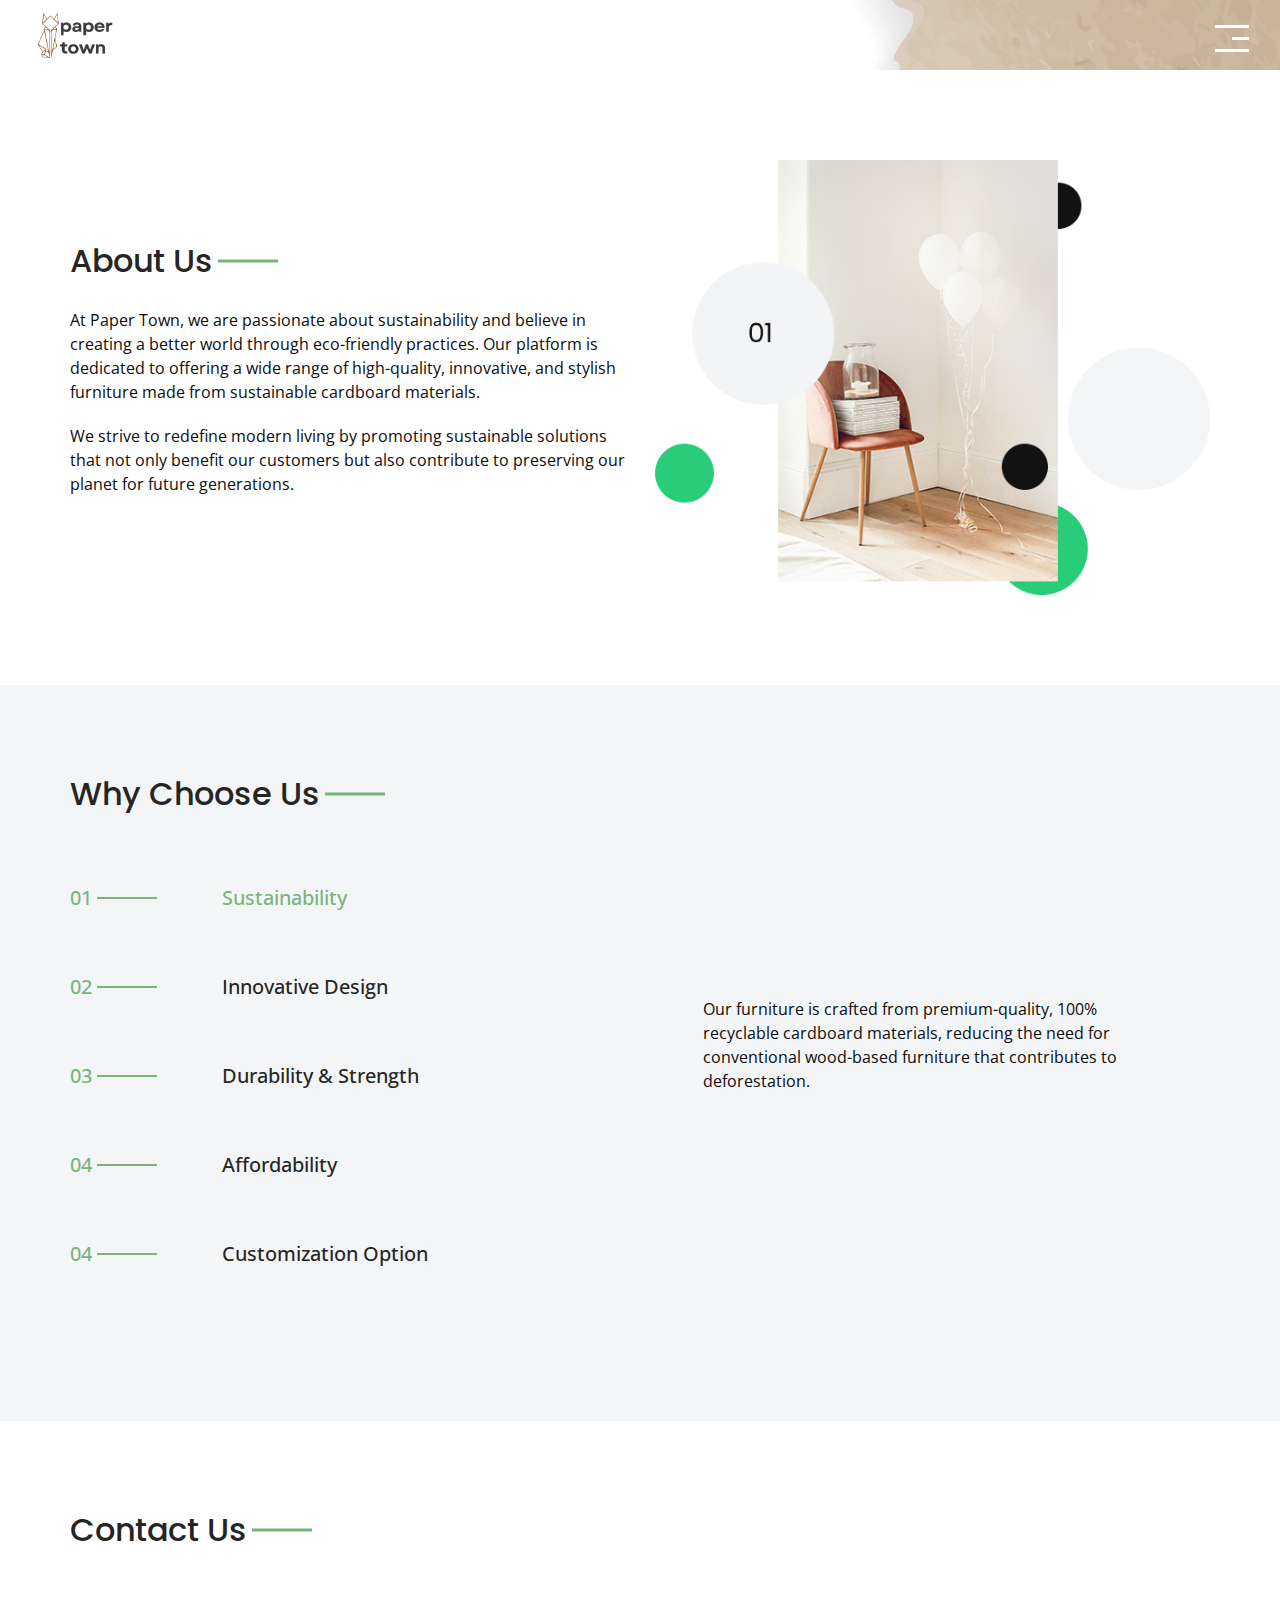
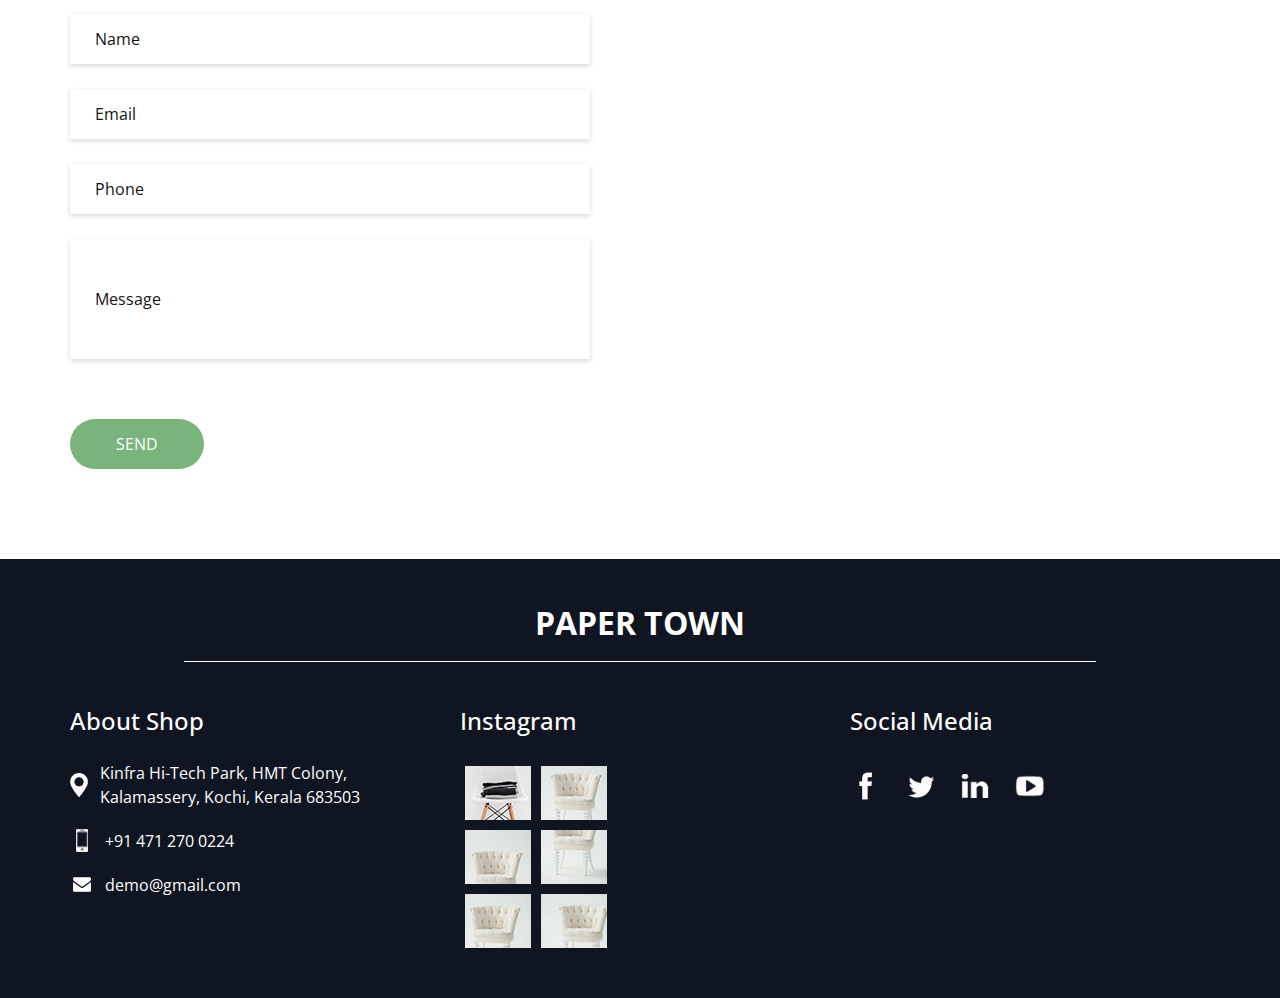
==== commit 8f94600b: "Paper town design 2.1" ====
--- a/about.html
+++ b/about.html
@@ -314,7 +314,7 @@
         <div class="map_container">
           <div class="map-responsive">
             <iframe
-              src="https://www.google.com/maps/embed/v1/place?key=AIzaSyA0s1a7phLN0iaD6-UE7m4qP-z21pH0eSc&q=Eiffel+Tower+Paris+France"
+              src="https://maps.google.com/maps?width=600&amp;height=300&amp;hl=en&amp;q=super fablab&amp;t=&amp;z=14&amp;ie=UTF8&amp;iwloc=B&amp;output=embed"
               width="600" height="300" frameborder="0" style="border:0; width: 100%; height:100%"
               allowfullscreen></iframe>
           </div>
@@ -346,7 +346,7 @@
                 <img src="images/location-white.png" width="18px" alt="">
               </div>
               <p>
-                Address
+                Kinfra Hi-Tech Park, HMT Colony, Kalamassery, Kochi, Kerala 683503
               </p>
             </div>
             <div>
@@ -354,7 +354,7 @@
                 <img src="images/telephone-white.png" width="12px" alt="">
               </div>
               <p>
-                +01 1234567890
+                +91 471 270 0224
               </p>
             </div>
             <div>
@@ -367,25 +367,71 @@
             </div>
           </div>
         </div>
+
+        <div class="col-md-4 ps-5">
+          <div class="info_insta">
+            <h5>
+              Instagram
+            </h5>
+            <div class="insta_container">
+              <div>
+                <a href="">
+                  <div class="insta-box b-1">
+                    <img src="images/i-1.jpg" alt="">
+                  </div>
+                </a>
+                <a href="">
+                  <div class="insta-box b-2">
+                    <img src="images/i-2.jpg" alt="">
+                  </div>
+                </a>
+              </div>
+
+              <div>
+                <a href="">
+                  <div class="insta-box b-3">
+                    <img src="images/i-3.jpg" alt="">
+                  </div>
+                </a>
+                <a href="">
+                  <div class="insta-box b-4">
+                    <img src="images/i-4.jpg" alt="">
+                  </div>
+                </a>
+              </div>
+              <div>
+                <a href="">
+                  <div class="insta-box b-3">
+                    <img src="images/i-5.jpg" alt="">
+                  </div>
+                </a>
+                <a href="">
+                  <div class="insta-box b-4">
+                    <img src="images/i-6.jpg" alt="">
+                  </div>
+                </a>
+              </div>
+            </div>
+          </div>
+        </div>
         <div class="col-md-4">
-          <div class="info_info">
-            <h5>
-              Informations
-            </h5>
-            <p>
-              ipsum dolor sit amet, consectetur adipiscing elit, sed do eiusmod tempor incididunt
-            </p>
-          </div>
-        </div>
-
-        <div class="col-md-4">
-          <div class="info_insta">
+          <div class="info_form ">
             <h5>
               Social Media
             </h5>
-            <div class="insta_container">
-              <i class="fa-brands fa-instagram fa-2xl px-2"></i>  
-              <i class="fa-brands fa-facebook fa-2xl px-2"></i>
+            <div class="social_box">
+              <a href="">
+                <img src="images/fb.png" alt="">
+              </a>
+              <a href="">
+                <img src="images/twitter.png" alt="">
+              </a>
+              <a href="">
+                <img src="images/linkedin.png" alt="">
+              </a>
+              <a href="">
+                <img src="images/youtube.png" alt="">
+              </a>
             </div>
           </div>
         </div>
--- a/css/style.css
+++ b/css/style.css
@@ -1,3 +1,6 @@
+html {
+  scroll-behavior: smooth;
+}
 body {
   font-family: 'Open Sans', sans-serif;
   color: #0c0c0c;
@@ -49,7 +52,7 @@
   position: absolute;
   top: 50%;
   right: -5px;
-  background-color: #24d278;
+  background-color: #79b47c;
   -webkit-transform: translate(100%, -50%);
           transform: translate(100%, -50%);
 }
@@ -57,7 +60,7 @@
 /*header section*/
 .hero_area {
   height: 100vh;
-  background-image: url(../images/hero-bg.jpg);
+  background-image: url(../images/bg.png);
   background-size: cover;
   position: relative;
   background-repeat: no-repeat;
@@ -71,7 +74,7 @@
   right: 0;
   width: 45%;
   height: 100%;
-  background-image: url(../images/hero-side-bg.png);
+  background-image: url(../images/bg1.png);
   background-size: cover;
 }
 
@@ -130,7 +133,7 @@
 }
 
 .custom_nav-container.navbar-expand-lg .navbar-nav .nav-item.active .nav-link, .custom_nav-container.navbar-expand-lg .navbar-nav .nav-item:hover .nav-link {
-  color: #24d278;
+  color: #79b47c;
 }
 
 a,
@@ -215,7 +218,7 @@
 }
 
 .login_btn-container a {
-  color: #24d278;
+  color: #79b47c;
   text-transform: uppercase;
 }
 
@@ -277,7 +280,7 @@
 }
 
 .slider_section .detail-box h1 {
-  color: #24d278;
+  color: #79b47c;
   text-transform: uppercase;
 }
 
@@ -304,7 +307,7 @@
 .slider_section .detail-box .btn-box .btn-1 {
   display: inline-block;
   padding: 6px 0;
-  background-color: #24d278;
+  background-color: #79b47c;
   color: #ffffff;
   -webkit-transition: all 0.3s;
   transition: all 0.3s;
@@ -315,8 +318,8 @@
 
 .slider_section .detail-box .btn-box .btn-1:hover {
   background-color: transparent;
-  border-color: #24d278;
-  color: #24d278;
+  border-color: #79b47c;
+  color: #79b47c;
 }
 
 .slider_section .detail-box .btn-box .btn-2 {
@@ -347,7 +350,7 @@
 }
 
 .slider_section .img-container .img-box {
-  width: 250px;
+  width: 300px;
 }
 
 .slider_section .img-container .img-box img {
@@ -355,7 +358,7 @@
 }
 
 .slider_section .play_btn {
-  background-color: #24d278;
+  background-color: #79b47c;
   display: -webkit-box;
   display: -ms-flexbox;
   display: flex;
@@ -404,7 +407,7 @@
   position: absolute;
   top: 50%;
   left: 50%;
-  background-color: #24d278;
+  background-color: #79b47c;
   opacity: 1;
   border-radius: 100%;
   -webkit-transform: translate(-50%, -50%);
@@ -458,7 +461,7 @@
   width: 15px;
   height: 15px;
   border-radius: 100%;
-  background-color: #24d278;
+  background-color: #79b47c;
   opacity: 1;
   border: none;
   background-clip: unset;
@@ -528,7 +531,7 @@
 
 .trending_section .tab_container .t-link-box {
   margin: 65px 0;
-  color: #24d278;
+  color: #79b47c;
   display: -webkit-box;
   display: -ms-flexbox;
   display: flex;
@@ -545,7 +548,7 @@
 }
 
 .trending_section .tab_container .t-link-box hr {
-  background-color: #24d278;
+  background-color: #79b47c;
   width: 60px;
   height: 1.5px;
   border: none;
@@ -561,7 +564,7 @@
 }
 
 .trending_section .tab_container .t-link-box[aria-expanded="true"] .t-name {
-  color: #24d278;
+  color: #79b47c;
 }
 
 .trending_section .img_container {
@@ -612,13 +615,13 @@
 }
 
 .discount_section .detail-box h2 {
-  padding-left: 45px;
+  padding-left: 16px;
 }
 
 .discount_section .detail-box h2.main_heading {
   font-size: 3rem;
   padding: 0;
-  color: #24d278;
+  color: #79b47c;
   text-transform: uppercase;
 }
 
@@ -673,7 +676,7 @@
 }
 
 .brand_section .brand_container .box h6.price {
-  color: #24d278;
+  color: #79b47c;
 }
 
 .brand_section .brand_container .box .new {
@@ -694,7 +697,7 @@
 }
 
 .brand_section .brand_container .box:hover {
-  background-color: #24d278;
+  background-color: #79b47c;
 }
 
 .brand_section .brand_container .box:hover h6.price {
@@ -780,7 +783,7 @@
 .contact_section button {
   display: inline-block;
   padding: 12px 45px;
-  background-color: #24d278;
+  background-color: #79b47c;
   color: #ffffff;
   -webkit-transition: all 0.3s;
   transition: all 0.3s;
@@ -793,8 +796,8 @@
 
 .contact_section button:hover {
   background-color: transparent;
-  border-color: #24d278;
-  color: #24d278;
+  border-color: #79b47c;
+  color: #79b47c;
 }
 
 .contact_section .map_container {
@@ -851,7 +854,7 @@
 }
 
 .client_section .client_box .client-id .name p {
-  color: #24d278;
+  color: #79b47c;
   margin: 0;
 }
 
@@ -958,7 +961,7 @@
 .info_section .info_form form button {
   display: inline-block;
   padding: 8px 30px;
-  background-color: #24d278;
+  background-color: #79b47c;
   color: #ffffff;
   -webkit-transition: all 0.3s;
   transition: all 0.3s;
@@ -971,8 +974,8 @@
 
 .info_section .info_form form button:hover {
   background-color: transparent;
-  border-color: #24d278;
-  color: #24d278;
+  border-color: #79b47c;
+  color: #79b47c;
 }
 
 .info_section .info_form .social_box {
@@ -1093,3 +1096,11 @@
   max-height: 0;
   transition: max-height 0.3s ease-out;
 }
+
+.image-flip {
+  display: inline-block;
+}
+
+.image-flip img {
+  transform: scaleX(-1);
+}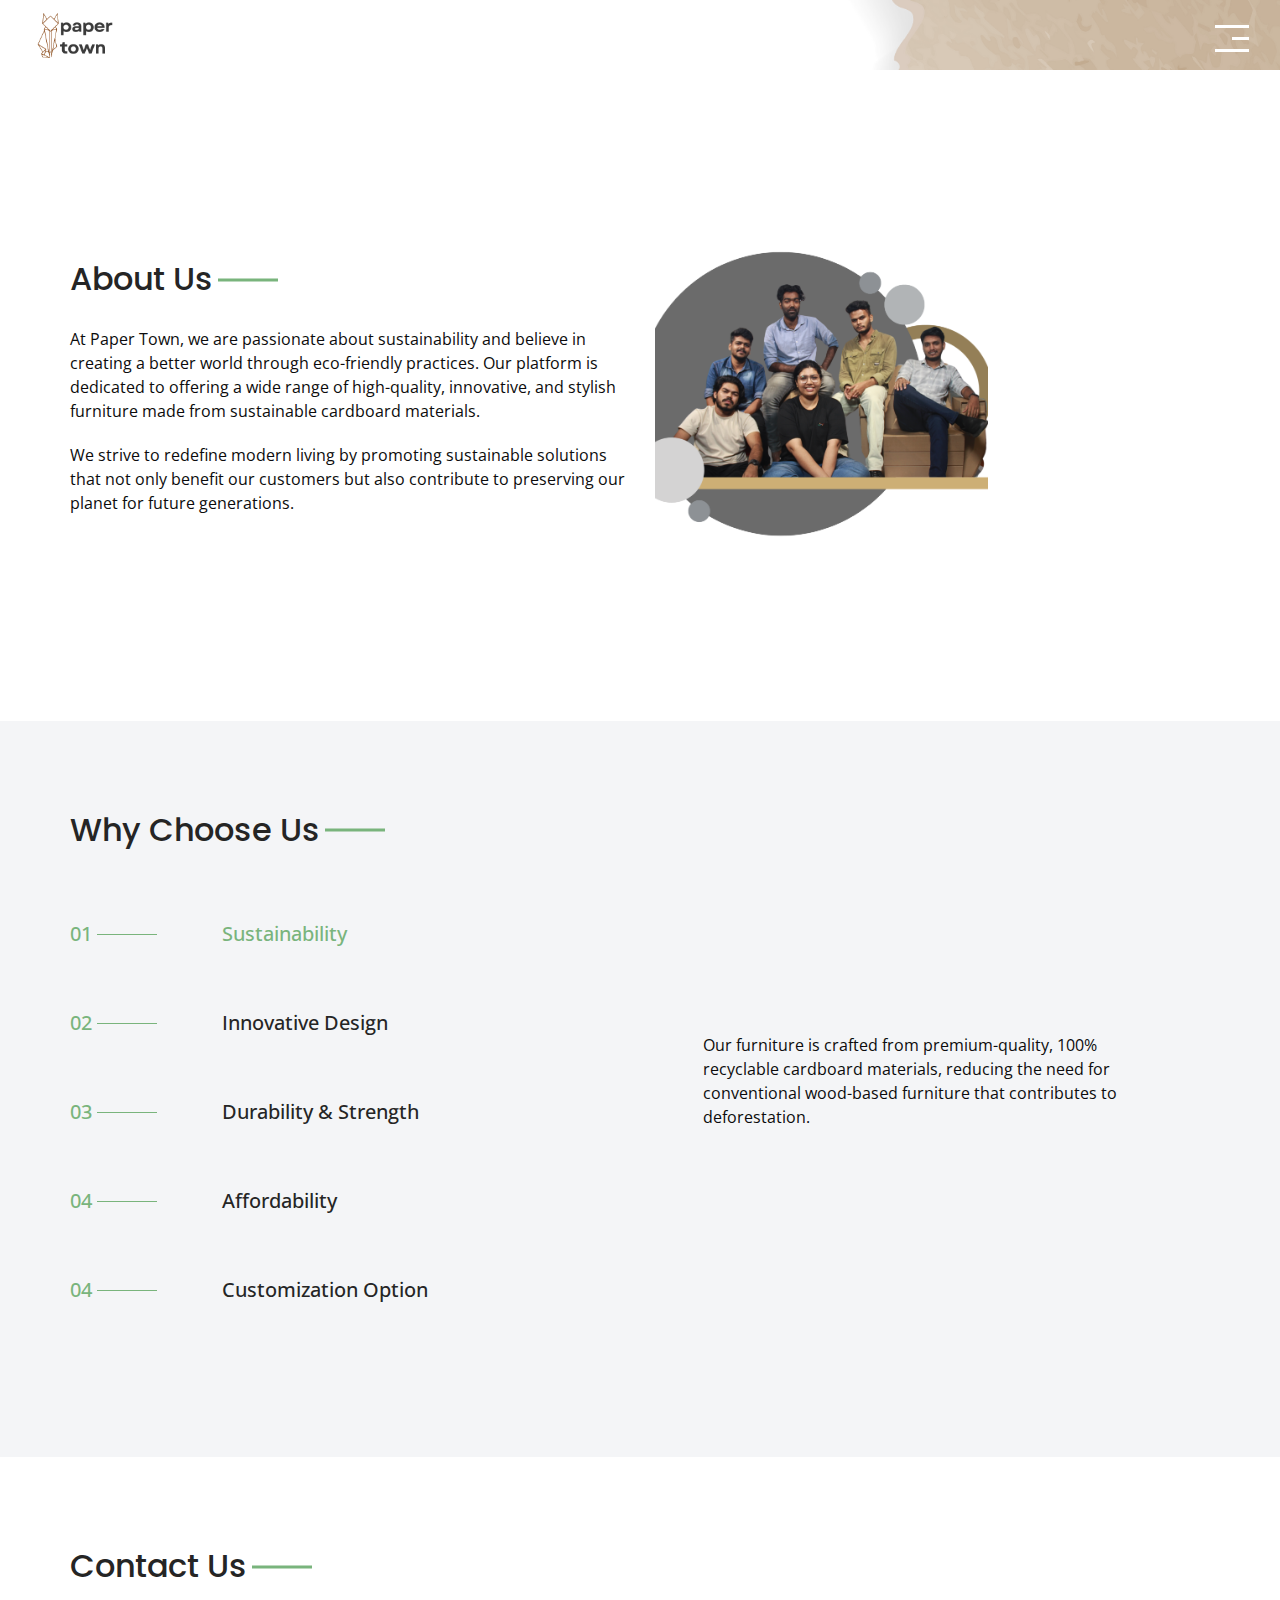
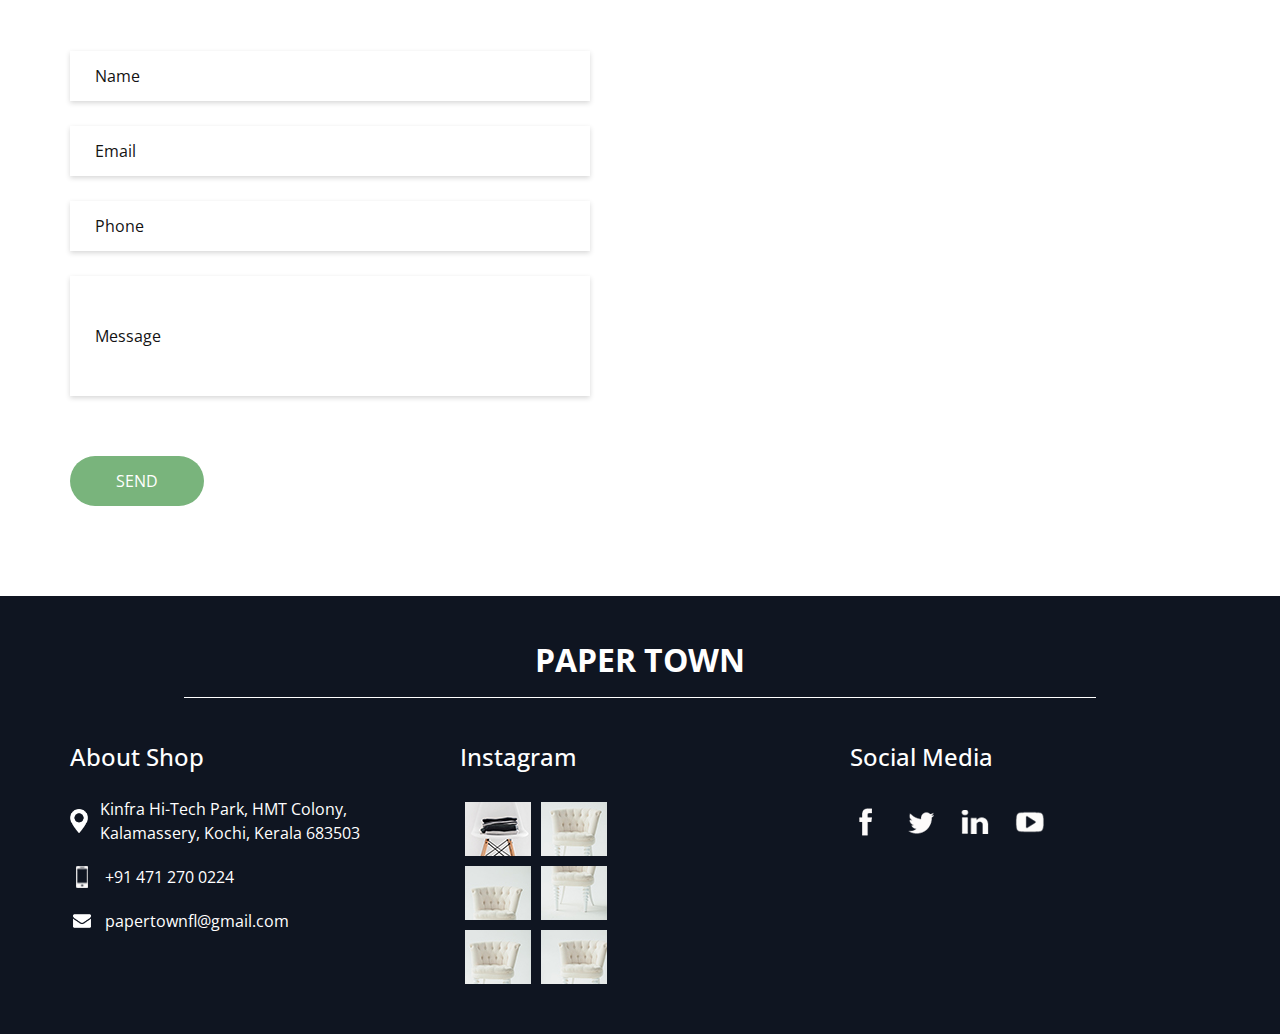
==== commit 5b320fd9: "Paper Town Design Final Phase 1.0" ====
--- a/about.html
+++ b/about.html
@@ -55,23 +55,12 @@
                 <a class="nav-link" href="shop.html">Shop </a>
               </li>
               <li class="nav-item">
-                <a class="nav-link" href="furniture.html"> Furniture </a>
+                <a class="nav-link" href="index.html"> Furniture </a>
               </li>
               <li class="nav-item">
-                <a class="nav-link" href="contact.html">Contact us</a>
+                <a class="nav-link" href="#contact">Contact us</a>
               </li>
             </ul>
-            <div class="user_option">
-              <a href="">
-                <img src="images/user.png" alt="">
-                <span>
-                  Login
-                </span>
-              </a>
-              <form class="form-inline my-2 my-lg-0 ml-0 ml-lg-4 mb-3 mb-lg-0">
-                <button class="btn  my-2 my-sm-0 nav_search-btn" type="submit"></button>
-              </form>
-            </div>
           </div>
           <div>
             <div class="custom_menu-btn ">
@@ -123,7 +112,7 @@
         </div>
         <div class="col-md-6">
           <div class="img-box">
-            <img src="images/about-img.png" alt="">
+            <img src="images/team(1).png" style="width: 60%;" alt="">
           </div>
         </div>
       </div>
@@ -278,7 +267,7 @@
 
 </section>
 
-<section class="contact_section layout_padding">
+<section id="contact" class="contact_section layout_padding">
   <div class="container ">
     <div class="heading_container">
       <h2 class="">
@@ -290,18 +279,18 @@
   <div class="container">
     <div class="row">
       <div class="col-md-6">
-        <form action="">
+        <form action="https://formspree.io/f/mdorkgrl" method="post">
           <div>
-            <input type="text" placeholder="Name" />
+            <input type="text" name="name" placeholder="Name" />
           </div>
           <div>
-            <input type="email" placeholder="Email" />
+            <input type="email" name="email" placeholder="Email" />
           </div>
           <div>
-            <input type="text" placeholder="Phone" />
+            <input type="text" name="phone" placeholder="Phone" />
           </div>
           <div>
-            <input type="text" class="message-box" placeholder="Message" />
+            <input type="text" name="message" class="message-box" placeholder="Message" />
           </div>
           <div class="d-flex ">
             <button>
@@ -362,7 +351,7 @@
                 <img src="images/envelope-white.png" width="18px" alt="">
               </div>
               <p>
-                demo@gmail.com
+                papertownfl@gmail.com
               </p>
             </div>
           </div>
@@ -440,18 +429,6 @@
   </section>
 
   <!-- end info_section -->
-
-
-  <!-- footer section -->
-  <!-- <section class="container-fluid footer_section ">
-    <div class="container">
-      <p>
-        &copy; 2019 All Rights Reserved By
-        <a href="https://html.design/">Free Html Templates</a>
-      </p>
-    </div>
-  </section> -->
-  <!-- end  footer section -->
 
 
   <script type="text/javascript" src="js/jquery-3.4.1.min.js"></script>
--- a/css/style.css
+++ b/css/style.css
@@ -673,10 +673,12 @@
 
 .brand_section .brand_container .box h6 {
   color: #252525;
+  
 }
 
 .brand_section .brand_container .box h6.price {
   color: #79b47c;
+  
 }
 
 .brand_section .brand_container .box .new {
@@ -1103,4 +1105,37 @@
 
 .image-flip img {
   transform: scaleX(-1);
-}+}
+
+/* card */
+
+.container_foto {
+	padding: 0;
+	overflow: hidden;
+	max-width: 350px;
+	margin: 5px;
+}
+
+
+.container_foto img {
+	width: 100%;
+	top: 0;
+	left: 0;
+	-webkit-transition: all 3s ease;
+	-moz-transition: all 3s ease;
+	-o-transition: all 3s ease;
+	-ms-transition: all 3s ease;
+	transition: all 3s ease;
+}
+
+/*hovers*/
+
+.container_foto:hover {
+	cursor: pointer;
+}
+
+.container_foto:hover img {
+	opacity: 0.5;
+	transform: scale(1.1);
+  transform: translateY(-8px);
+}
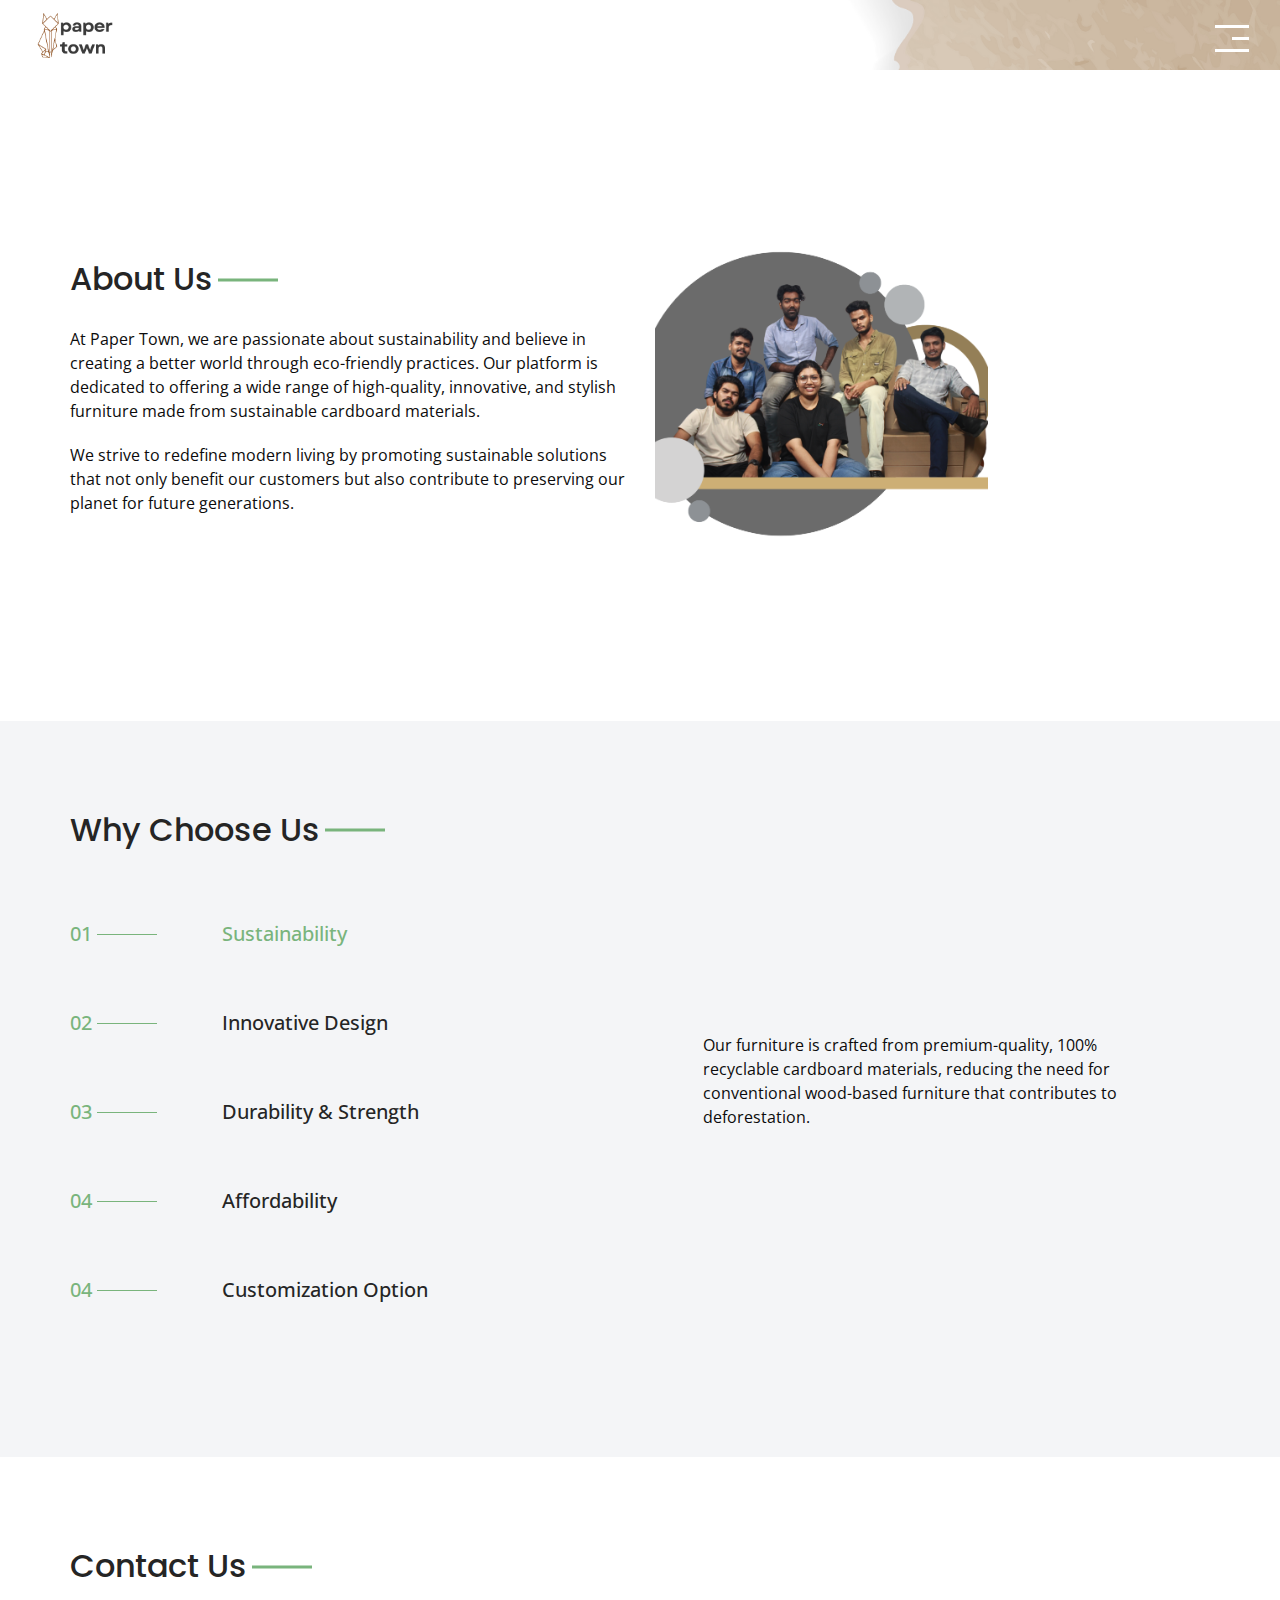
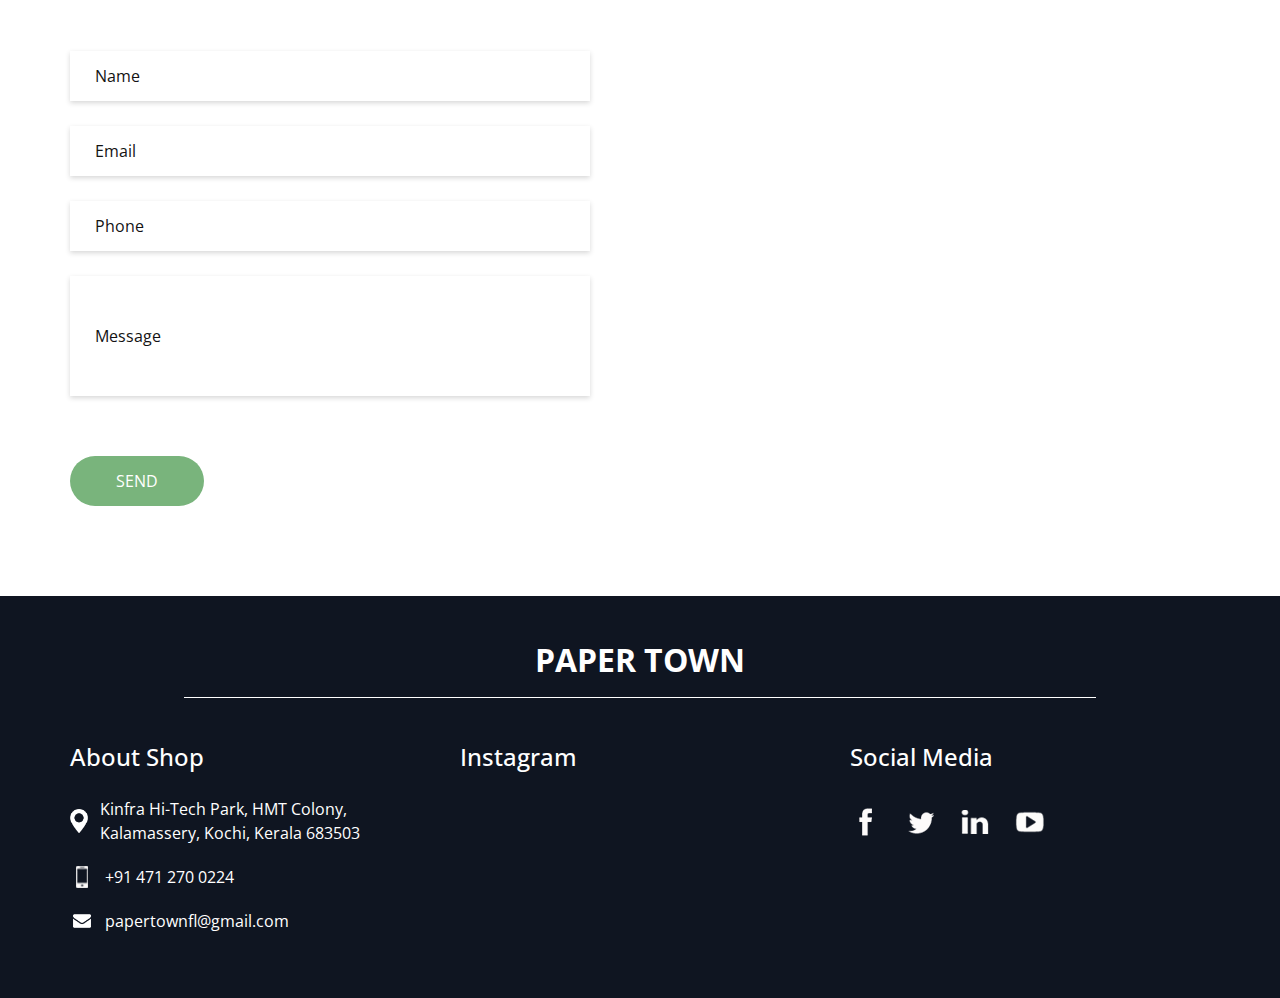
==== commit acdc1544: "Paper Town Final Design Phase 2" ====
--- a/about.html
+++ b/about.html
@@ -53,9 +53,6 @@
               </li>
               <li class="nav-item">
                 <a class="nav-link" href="shop.html">Shop </a>
-              </li>
-              <li class="nav-item">
-                <a class="nav-link" href="index.html"> Furniture </a>
               </li>
               <li class="nav-item">
                 <a class="nav-link" href="#contact">Contact us</a>
--- a/css/style.css
+++ b/css/style.css
@@ -60,7 +60,7 @@
 /*header section*/
 .hero_area {
   height: 100vh;
-  background-image: url(../images/bg.png);
+  /* background-image: url(../images/bg.png); */
   background-size: cover;
   position: relative;
   background-repeat: no-repeat;
@@ -1130,12 +1130,52 @@
 
 /*hovers*/
 
-.container_foto:hover {
-	cursor: pointer;
-}
+
 
 .container_foto:hover img {
 	opacity: 0.5;
 	transform: scale(1.1);
   transform: translateY(-8px);
 }
+
+/* Download Button Hover */
+.box {
+  position: relative;
+  overflow: hidden;
+}
+
+.hover-content {
+  cursor: pointer;
+  position: absolute;
+  top: 10px;
+  left: 10px;
+  display: flex;
+  padding: 7px;
+  opacity: 0; /* Hide the truck logo initially */
+  transition: opacity 1s ease-in-out;
+  background-color: #609460;
+  border-radius: 5px;
+}
+
+.hover-content .text-box {
+  display: flex;
+  justify-content: center;
+  align-items: center;
+  font-size: xx-small;
+  font-weight: bold;
+  color: white;
+  white-space: nowrap;
+  width: 0; /* Start with 0 width to hide the text box */
+  overflow: hidden;
+  transition: width 0.5s ease-in-out;
+}
+
+.box:hover .hover-content {
+  opacity: 1; /* Show the truck logo on hover */
+}
+
+.hover-content:hover .text-box {
+  width: 100px; /* Show the text box on hover by increasing its width */
+}
+
+
